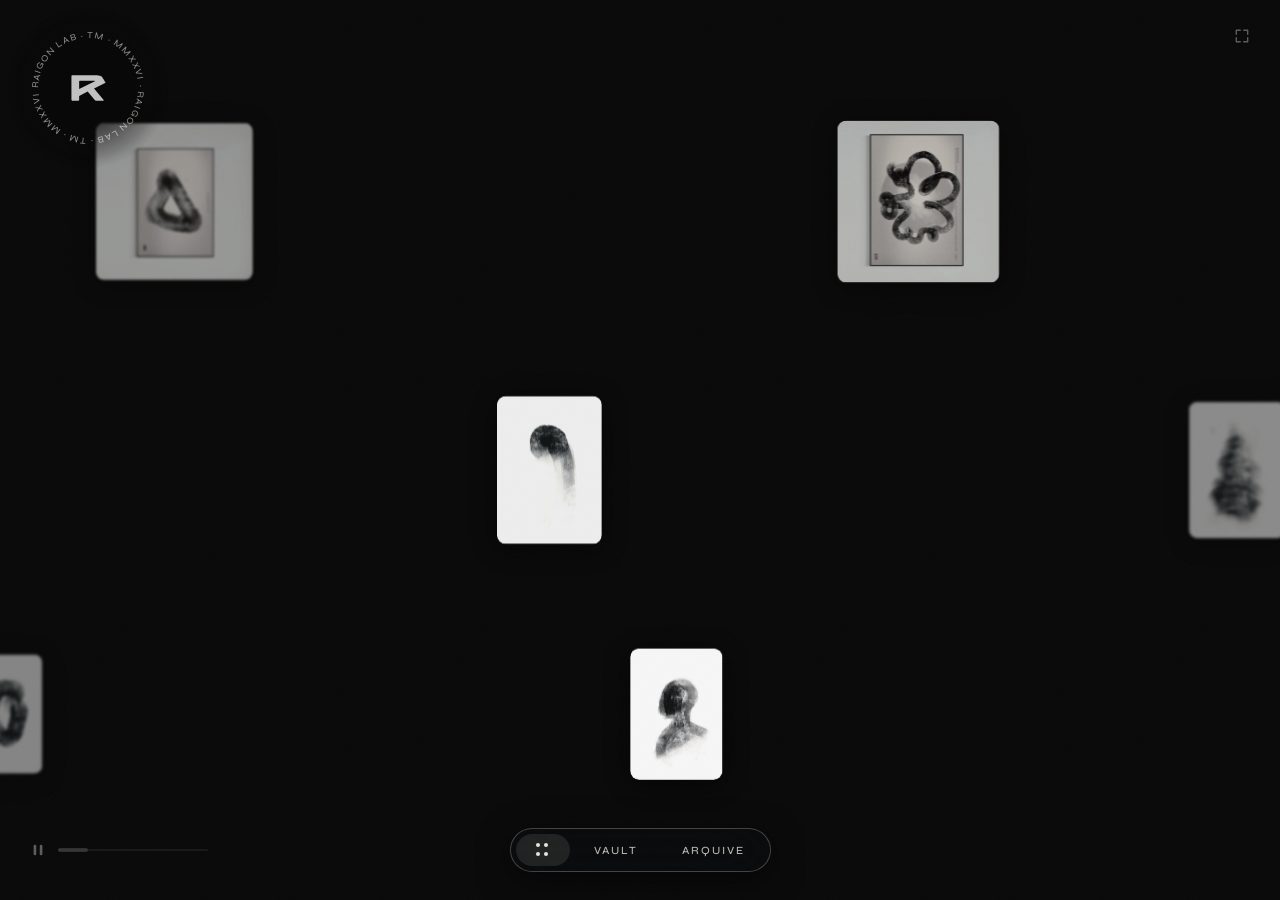
==== index.html @ 3956ec24 "Clean up index.html: remove inline onsubmit, unused IDs, add meta description" ====
<!DOCTYPE html>
<html lang="en">

<head>
  <meta charset="UTF-8">
  <meta name="viewport" content="width=device-width, initial-scale=1.0">
  <meta name="description" content="Raigon — digital art collections, exhibitions and works by Railson Viana. Based in Zürich.">
  <title>raigon-mmxi</title>
  <!-- Favicon -->
  <link rel="icon" type="image/svg+xml" href="./assets/images/favicon.svg">
  <link rel="icon" type="image/png" sizes="32x32" href="./assets/images/favicon-32.png">
  <link rel="apple-touch-icon" href="./assets/images/apple-touch-icon.png">
  <!-- Google Font -->
  <link
    href="https://fonts.googleapis.com/css2?family=Cormorant+Garamond:ital,wght@0,300;0,400;1,300;1,400&family=Syne:wght@400;500;700&display=swap"
    rel="stylesheet">
  <link rel="stylesheet" href="./assets/css/style.css">
</head>

<body>
  <!-- Global background layer — sits behind everything -->
  <div class="site-bg" aria-hidden="true"></div>

  <!-- Global fixed logo stamp — visible on all pages, acts as home button -->
  <a class="global-logo" href="#" aria-label="Go to Home">
    <div class="logo-ring-wrap">
      <svg class="logo-ring-svg" viewBox="0 0 260 260" xmlns="http://www.w3.org/2000/svg" aria-hidden="true">
        <defs>
          <path id="text-ring" d="M130,130 m-108,0 a108,108 0 1,1 216,0 a108,108 0 1,1 -216,0" />
        </defs>
        <text class="logo-ring-text">
          <textPath href="#text-ring">RAIGON LAB · TM · MMXXVI · RAIGON LAB · TM · MMXXVI · </textPath>
        </text>
      </svg>
      <div class="logo-icon-wrap">
        <svg class="logo-icon-svg" viewBox="0 0 1080 1080" xmlns="http://www.w3.org/2000/svg"
          aria-hidden="true">
          <defs>
            <clipPath id="logo-r-clip" clipPathUnits="objectBoundingBox">
              <path transform="scale(0.000925926)"
                d="M168.9,837.6h145.7c9.8,0,17.8-5.5,17.8-13.8v-98.5l199.6-101.2,171.6,203.2c5.3,6.3,13.9,10,23,10h153.4c18.1,0,48.6.7,18.1-29.9l-216.2-255.4,271-137.3h0s0,0,0,0l-31-51.6h0c-.3-.6-39.5-68.7-48-76.5,0,0,0,0,0,0-.2-.2-3.2-3.4-8.5-7.9-8.8-7.3-23.8-17.9-42.9-23.9-.8-.3-1.7-.6-2.6-.8,0,0-.2,0-.3,0-4-1.1-8.2-2-12.5-2.7,0,0,0,0,0,0-30.1-5.8-65-8.8-104.9-8.8H168.9c-9.8,0-17.8,6.8-17.8,15.1v560.7c0,8.4,8,19.4,17.8,19.4ZM332.5,382c0-8.4,8-15.1,17.8-15.1h317c32.9-.5,47.7,8.4,47.7,8.4l-382.5,186.8v-180.1Z" />
            </clipPath>
          </defs>
          <path
            d="M168.9,837.6h145.7c9.8,0,17.8-5.5,17.8-13.8v-98.5l199.6-101.2,171.6,203.2c5.3,6.3,13.9,10,23,10h153.4c18.1,0,48.6.7,18.1-29.9l-216.2-255.4,271-137.3h0s0,0,0,0l-31-51.6h0c-.3-.6-39.5-68.7-48-76.5,0,0,0,0,0,0-.2-.2-3.2-3.4-8.5-7.9-8.8-7.3-23.8-17.9-42.9-23.9-.8-.3-1.7-.6-2.6-.8,0,0-.2,0-.3,0-4-1.1-8.2-2-12.5-2.7,0,0,0,0,0,0-30.1-5.8-65-8.8-104.9-8.8H168.9c-9.8,0-17.8,6.8-17.8,15.1v560.7c0,8.4,8,19.4,17.8,19.4ZM332.5,382c0-8.4,8-15.1,17.8-15.1h317c32.9-.5,47.7,8.4,47.7,8.4l-382.5,186.8v-180.1Z" />
        </svg>
        <div class="logo-glass-r" aria-hidden="true"></div>
      </div>
    </div>
  </a>

  <!-- ============================================================
    HOME SECTION
    Parallax gallery with animated logo and floating artwork cards
  ============================================================ -->

  <div class="page active" id="home">

    <!-- Gallery scene — parallax layers and artwork cards injected by script.js -->
    <div class="home-scene">
      <div class="home-center-mark" aria-hidden="true"></div>
      <div class="home-vignette" aria-hidden="true"></div>
    </div>
    <!-- End gallery scene -->

  </div>
  <!-- End home section -->

  <!-- ============================================================
    VAULT SECTION
  ============================================================ -->
  <div class="page" id="vault">

    <div class="vault-scene">

      <div class="vault-title-overlay">
        <span>Collections</span>
      </div>

      <div class="vault-symbols">

        <!-- Collection 1: Digital Charcoal -->
        <button class="collection-card" type="button" data-collection="digital-charcoal" aria-label="Open Digital Charcoal collection">
          <span class="collection-card-frame">
            <img class="collection-card-img" src="assets/images/hero/digital-charcoal-00011.jpg" alt="Digital Charcoal">
          </span>
          <span class="collection-card-footer">
            <span class="collection-card-meta">
              <span class="collection-card-title">Digital charcoal</span>
              <span class="collection-card-line">About simulacra</span>
              <span class="collection-card-line">free to vist.</span>
            </span>
            <span class="collection-card-open">open</span>
          </span>
        </button>

        <!-- Collection 2: Accord -->
        <button class="collection-card" type="button" data-collection="accord" aria-label="Open Accord collection">
          <span class="collection-card-frame">
            <img class="collection-card-img" src="assets/images/accord/accord-00001.jpg" alt="Accord">
          </span>
          <span class="collection-card-footer">
            <span class="collection-card-meta">
              <span class="collection-card-title">Accord</span>
              <span class="collection-card-line">About resonance</span>
              <span class="collection-card-line">by invitation.</span>
            </span>
            <span class="collection-card-open">open</span>
          </span>
        </button>

        <!-- Coming soon — placeholder, not yet a collection -->
        <div class="collection-card collection-card--soon">
          <div class="collection-card-frame">
            <img class="collection-card-img" src="assets/images/hero/coming-soon-placeholder.jpg" alt="Coming Soon">
          </div>
          <div class="collection-card-footer">
            <div class="collection-card-meta">
              <div class="collection-card-title">Coming soon</div>
              <span class="collection-card-line">About arrival</span>
              <span class="collection-card-line">jan 2027.</span>
            </div>
            <button type="button" class="collection-card-open collection-card-soon-copy">copy</button>
          </div>
        </div>

      </div>

      <div class="scroll-bar" id="vault-scroll-bar">
        <div class="scroll-thumb"></div>
      </div>

      <div class="vault-feedback" id="vault-feedback"></div>

    </div>
  </div>
  <!-- End vault section -->

  <!-- Accord access gate -->
  <div class="access-gate" id="access-gate" aria-hidden="true" inert role="dialog" aria-modal="true" aria-label="Accord access">
    <div class="access-gate-box">
      <button class="access-gate-close" type="button" id="access-gate-close" aria-label="Close">&#x2715;</button>
      <div class="access-gate-label">By invitation only</div>
      <div class="access-gate-title">Accord</div>

      <div class="access-gate-input-state" id="access-gate-input-state">
        <input class="access-gate-input" id="access-gate-input" type="text" placeholder="enter your access code" maxlength="20" autocomplete="off" spellcheck="false">
        <div class="access-gate-error" id="access-gate-error" aria-live="polite"></div>
        <button class="access-gate-submit" type="button" id="access-gate-submit">enter</button>
      </div>

      <div class="access-gate-success" id="access-gate-success" aria-hidden="true">
        <p class="access-gate-msg">As above, so below.<br>As within, so without.</p>
        <p class="access-gate-msg">Welcome!</p>
        <button class="access-gate-enter" type="button" id="access-gate-enter">Enter the collection</button>
      </div>
    </div>
  </div>

  <!-- ============================================================
    ARQUIVE SECTION
    Vertical stack: bio · next event · contact, plus a footer line
  ============================================================ -->
  <div class="page" id="arquive">
    <div class="arquive-wrap">

      <!-- Card stack -->
      <div class="arquive-stack">

        <!-- Bio -->
        <div class="arquive-card arquive-card--bio" id="bio-card">
          <button class="bio-card-close" type="button" id="bio-card-close" aria-label="Close">&#x2715;</button>
          <div class="arquive-card-body">
            <div class="arquive-card-title">Bio</div>
            <div class="arquive-card-subtitle">Artist · Tattooist · Designer · Zürich</div>
            <p class="bio-text">
              He develops work at the intersection of art, form, and digital systems.
              His practice explores structure, rhythm, and visual language through
              abstraction and continuous flow, treating the body as a canvas for
              conceptual composition.
            </p>
            <div class="bio-text-extra" id="bio-text-extra">
              <p class="bio-text">
                Based in Zürich, his work spans digital drawing, tattooing, and visual
                design — each discipline feeding into a singular pursuit of form.
                Collections are built through long cycles of observation, reduction,
                and mark-making that seek precision without losing breath.
              </p>
              <div class="bio-modal-links">
                <a href="https://instagram.com/raigon.art" target="_blank" rel="noopener noreferrer" class="social-link">@raigon.art</a>
                <a href="https://youtube.com/" target="_blank" rel="noopener noreferrer" class="social-link">Youtube</a>
              </div>
            </div>
            <button class="arquive-pill-btn" type="button" id="bio-open-btn" aria-expanded="false">More</button>
          </div>
          <div class="arquive-card-photo">
            <img src="assets/images/rai-profile.jpg" alt="Railson Viana" class="bio-photo-img">
          </div>
        </div>

        <!-- Next Event — block populated by loadEvents() in script.js -->
        <div class="arquive-card arquive-card--events">
          <div class="arquive-card-title">Events</div>
          <div id="events-list"></div>
        </div>

        <!-- Let's Talk -->
        <div class="arquive-card arquive-card--contact">
          <div class="arquive-card-title">Let's Talk</div>
          <form class="contact-form" action="">
            <input class="cf-input" type="text" id="cf-name" name="name" placeholder="Your name" autocomplete="name" aria-label="Name">
            <input class="cf-input" type="email" id="cf-email" name="email" placeholder="your@email.com" autocomplete="email" aria-label="Email">
            <textarea class="cf-input cf-textarea" id="cf-message" name="message" placeholder="Message" aria-label="Message"></textarea>
            <button class="arquive-pill-btn" type="submit">Send</button>
          </form>
        </div>

      </div>
      <!-- End card stack -->

      <!-- Footer: brand, contact details, Instagram -->
      <div class="arquive-footer">
        <div class="arquive-footer-info">
          <div class="arquive-footer-brand">RAIGON LAB TM 2026</div>
          <div>create@raigonlab.com</div>
          <div>+41 79 635 43 99</div>
          <div>Zürich - Switzerland</div>
        </div>
        <a href="https://instagram.com/raigon.art" target="_blank" rel="noopener noreferrer" class="arquive-footer-instagram" aria-label="Instagram">
          <svg width="20" height="20" viewBox="0 0 24 24" fill="none" stroke="currentColor" stroke-width="1.5" stroke-linecap="round" stroke-linejoin="round" aria-hidden="true">
            <rect x="2" y="2" width="20" height="20" rx="5"/>
            <circle cx="12" cy="12" r="4"/>
            <circle cx="17.5" cy="6.5" r="0.5" fill="currentColor"/>
          </svg>
        </a>
      </div>

    </div>

  </div>
  <!-- End arquive section -->

  <!-- ============================================================
    BOTTOM NAVIGATION
    Persistent pill bar for switching between sections
  ============================================================ -->
  <nav aria-label="Main navigation">
    <div class="nav-pills">
      <button class="pill active" type="button" data-page="home" aria-label="Go to Home">
        <span class="pill-dots" aria-hidden="true">
          <span></span><span></span><span></span><span></span>
        </span>
      </button>
      <button class="pill" type="button" data-page="vault" aria-label="Go to Vault">VAULT</button>
      <button class="pill" type="button" data-page="arquive" aria-label="Go to Arquive">ARQUIVE</button>
    </div>
  </nav>
  <!-- End navigation -->

  <!-- Contact form success overlay — user dismisses it via the × button -->
  <div class="contact-success-overlay" id="contact-success-overlay" aria-hidden="true" inert>
    <div class="contact-success-panel" role="dialog" aria-modal="true" aria-label="Message sent">
      <button class="contact-success-close" type="button" id="contact-success-close" aria-label="Close">&#x2715;</button>
      <div class="contact-success-line"></div>
      <div class="contact-success-title">Thank you.</div>
      <p class="contact-success-message">Your message has been received.<br>We'll be in touch with you shortly.</p>
    </div>
  </div>

  <!-- Artwork modal overlay — content populated by script.js -->
  <div class="artwork-modal" id="artwork-modal" aria-hidden="true" inert>
    <button class="modal-close" type="button" id="modal-close" aria-label="Close">&#x2715;</button>
    <button class="modal-chevron modal-chevron--left" type="button" id="modal-prev" aria-label="Previous artwork">&#8249;</button>

    <img class="modal-image" id="modal-image" src="[data-uri]" alt="">
    <div class="modal-counter-img" id="modal-counter-img" aria-hidden="true"></div>

    <div class="modal-side" id="modal-side">
      <div class="modal-panels">

        <div class="modal-info-panel">
          <div class="modal-meta">
            <span id="modal-series"></span>
            <span class="modal-meta-sep" id="modal-meta-sep">·</span>
            <span id="modal-year"></span>
          </div>
          <div class="modal-title" id="modal-title"></div>
          <div class="modal-divider"></div>
          <div class="modal-description" id="modal-description"></div>
          <div class="modal-counter" id="modal-counter"></div>
          <button class="modal-inquire-link" type="button" id="modal-inquire-link">Inquire</button>
        </div>

        <div class="modal-inquire-panel">
          <button class="modal-inquire-back" type="button" id="modal-inquire-back">&#8592; back</button>
          <div class="modal-inquire-heading">Inquire</div>
          <div class="modal-inquire-artwork-name" id="modal-inquire-name"></div>
          <form class="modal-inquire-form" id="modal-inquire-form">
            <div class="modal-inquire-field">
              <label class="modal-inquire-label" for="inquire-name-input">Name</label>
              <input class="modal-inquire-input" id="inquire-name-input" type="text" placeholder="Your name">
            </div>
            <div class="modal-inquire-field">
              <label class="modal-inquire-label" for="inquire-email-input">Email</label>
              <input class="modal-inquire-input" id="inquire-email-input" type="email" placeholder="your@email.com">
            </div>
            <div class="modal-inquire-field">
              <label class="modal-inquire-label" for="inquire-message-input">Message</label>
              <textarea class="modal-inquire-textarea" id="inquire-message-input" rows="5"></textarea>
            </div>
            <button class="modal-inquire-submit" type="submit">Send inquiry</button>
          </form>

          <!-- Success state — replaces form content after submission -->
          <div class="modal-inquire-success" id="modal-inquire-success" aria-hidden="true">
            <div class="modal-inquire-success-label">Inquiry sent</div>
            <div class="modal-inquire-success-title">Thank you.</div>
            <p class="modal-inquire-success-text">We'll be in touch<br>with you shortly.</p>
          </div>
        </div>

      </div>
    </div>

    <button class="modal-chevron modal-chevron--right" type="button" id="modal-next" aria-label="Next artwork">&#8250;</button>
  </div>
  <!-- End artwork modal -->

  <!-- ============================================================
    TEMPLATES
    HTML skeletons cloned at runtime by script.js — never rendered directly.
  ============================================================ -->

  <!-- Event block — cloned once for the next event by loadEvents() -->
  <template id="event-block-tpl">
    <div class="event-block">
      <div class="event-block-info">
        <div class="event-title"></div>
        <div class="event-meta"></div>
      </div>
      <button type="button" class="event-copy-btn">copy</button>
    </div>
  </template>

  <!-- Events loading state -->
  <template id="events-loading-tpl">
    <div class="events-loading">loading...</div>
  </template>

  <!-- Events error state -->
  <template id="events-error-tpl">
    <div class="events-error">Unable to load events. Please try again later.</div>
  </template>

  <script src="./data/artworks.js"></script>
  <script src="./data/collections.js"></script>
  <script src="./assets/js/script.js"></script>
</body>

</html>
---- assets/css/style.css ----
/* ============================================================
   style.css — raigon-mmxi
   Main stylesheet. All visual styles live here.
   Sections: Reset → Variables → Base → Nav → Home →
             Gallery → Modal → Vault → Arquive → Utilities
============================================================ */


/* ── GLOBAL DRIFTING BACKGROUND ── */
.site-bg {
  position: fixed;
  inset: 0;
  z-index: -1;
  overflow: hidden;
  pointer-events: none;
  background: #0a0a0a;
}

.site-bg-img {
  position: absolute;
  top: 50%;
  left: 50%;
  width: 110%;
  height: 110%;
  object-fit: cover;
  transform: translate(-50%, -50%) scale(1);
  opacity: 0.75;
  animation: bgDrift 55s ease-in-out infinite;
}

/* Desktop shows high-res landscape, mobile shows vertical texture */
.site-bg-img--mobile { display: none; }
.site-bg-img--desktop { display: block; }

@media (max-width: 768px) {
  .site-bg-img--desktop { display: none; }
  .site-bg-img--mobile  { display: block; }
}

@keyframes bgDrift {
  0%   { transform: translate(-50%, -50%) scale(1.0)  translate(0%,   0%);   }
  20%  { transform: translate(-50%, -50%) scale(1.06) translate(-6%,  -3%);  }
  40%  { transform: translate(-50%, -50%) scale(1.04) translate(4%,   -5%);  }
  60%  { transform: translate(-50%, -50%) scale(1.08) translate(6%,   2%);   }
  80%  { transform: translate(-50%, -50%) scale(1.03) translate(-3%,  5%);   }
  100% { transform: translate(-50%, -50%) scale(1.0)  translate(0%,   0%);   }
}

/* ── RESET ── */
*, *::before, *::after {
  margin: 0;
  padding: 0;
  box-sizing: border-box;
}

button, input, select, textarea { font: inherit; color: inherit; }
button { background: none; border: none; padding: 0; cursor: pointer; }

 
/* ── CSS CUSTOM PROPERTIES (design tokens) ── */
:root {
    --bg:         #0a0907;
    --surface:    #1c1916;
    --border:     rgba(196, 98, 45, 0.18);
    --text:       #e8e4dc;
    --muted:      rgba(232, 228, 220, 0.4);
    --accent:     #c4622d;
    --blue-mid:   #1a2a3a;
    --green:      #4a7c6a;
  }

  /* ── BASE ── */
html,
body {
  height: 100%;
  background: transparent;
  color: var(--text);
  font-family: 'Syne', sans-serif;
  overflow: hidden;
}

/* Custom scrollbar — thin and minimal */
::-webkit-scrollbar        { width: 2px; }
::-webkit-scrollbar-track  { background: transparent; }
::-webkit-scrollbar-thumb  { background: var(--border); border-radius: 2px; }

/* Film grain overlay — subtle texture on all pages */
body::after {
    content: '';
    position: fixed;
    inset: 0;
    pointer-events: none;
    z-index: 9999;
    opacity: 0.02;
    background-image: url("data:image/svg+xml,%3Csvg viewBox='0 0 256 256' xmlns='http://www.w3.org/2000/svg'%3E%3Cfilter id='n'%3E%3CfeTurbulence type='fractalNoise' baseFrequency='0.9' numOctaves='4' stitchTiles='stitch'/%3E%3C/filter%3E%3Crect width='100%25' height='100%25' filter='url(%23n)'/%3E%3C/svg%3E");
    background-size: 180px;
}

/* ── PAGE TRANSITIONS ── */
/* Each section is stacked full-screen; JS toggles .active to show/hide */
.page {
    position: fixed;
    inset: 0;
    opacity: 0;
    pointer-events: none;
    transition: opacity 0.6s ease;
    overflow-y: auto;
    overflow-x: hidden;
    padding-bottom: 100px;
  }
   
  .page.active {
    opacity: 1;
    pointer-events: all;
  }

  /* ============================================================
   NAVIGATION — bottom pill bar
============================================================ */
 
nav {
    position: fixed;
    bottom: 0;
    left: 0;
    right: 0;
    z-index: 100;
    display: flex;
    flex-direction: column;
    align-items: center;
    padding-bottom: 28px;
    pointer-events: none;
  }
   
  .nav-arrow {
    font-size: 11px;
    color: var(--muted);
    margin-bottom: 8px;
    letter-spacing: 2px;
    opacity: 0.5;
  }

  /* Frosted glass pill container */
.nav-pills {
    display: flex;
    gap: 4px;
    background: rgba(13, 21, 32, 0.18);
    backdrop-filter: blur(24px);
    -webkit-backdrop-filter: blur(50px);
    border: 1px solid rgba(255, 255, 255, 0.233);
    border-radius: 100px;
    padding: 5px;
    pointer-events: all;
    box-shadow: 0 8px 32px rgba(0, 0, 0, 0.5);
  }

  /* Individual navigation pill button */
.pill {
    display: flex;
    align-items: center;
    justify-content: center;
    gap: 6px;
    padding: 9px 20px;
    border-radius: 100px;
    border: none;
    background: transparent;
    color: rgba(232, 228, 220, 0.8);
    font-family: 'Syne', sans-serif;
    font-size: 11px;
    font-weight: 500;
    letter-spacing: 2px;
    text-transform: uppercase;
    cursor: pointer;
    transition: all 0.3s ease;
    -webkit-tap-highlight-color: transparent;
    outline: none;
  }

  /* Active and hover states for navigation pills */
.pill:hover { color: var(--text); }
.pill.active { color: var(--text); }

/* Active state colour per section */
.pill[data-page="home"].active    { background: rgba(232, 228, 220, 0.1); }
.pill[data-page="vault"].active   { background: rgba(74, 124, 106, 0.25); color: #7ecbb5; }
.pill[data-page="arquive"].active { background: rgba(26, 42, 58, 0.6);    color: #7aa8d0; }


/* Four-dot grid icon inside the Home pill */
.pill-dots {
    display: grid;
    grid-template-columns: 1fr 1fr;
    gap: 3px;
    width: 14px;
    height: 14px;
  }
   
  .pill-dots span {
    width: 4px;
    height: 4px;
    border-radius: 50%;
    background: currentColor;
    display: block;
  }

  /* ============================================================
   HOME SECTION
============================================================ */
 
#home {
    background: transparent;
    overflow: hidden;
  }

  /* Header bar: logo left, year right */
.home-header {
    padding: 44px 28px 16px;
    display: flex;
    justify-content: space-between;
    align-items: center;
  }

  /* Fixed global logo stamp — visible on all pages */
.global-logo {
    position: fixed;
    top: 28px;
    left: 28px;
    z-index: 10000;
    opacity: 0.75;
    cursor: pointer;
    text-decoration: none;
    transition: opacity 0.2s ease;
  }
  .global-logo:hover, .global-logo:active { opacity: 1; }

.global-logo::before {
    content: '';
    position: absolute;
    inset: -20px;
    background: radial-gradient(circle, rgba(8, 8, 8, 0.74) 36%, rgba(8, 8, 8, 0.32) 56%, transparent 72%);
    backdrop-filter: blur(24px);
    -webkit-backdrop-filter: blur(24px);
    mask-image: radial-gradient(circle, black 60%, transparent 90%);
    -webkit-mask-image: radial-gradient(circle, black 60%, transparent 90%);
    z-index: -1;
  }

  /* Square wrapper that holds both the rotating ring and the centre icon */
.logo-ring-wrap {
    position: relative;
    width: 120px;
    height: 120px;
    flex-shrink: 0;
  }

  /* Rotating SVG ring — animation defined in @keyframes rotateSlow */
.logo-ring-svg {
    position: absolute;
    inset: 0;
    animation: rotateSlow 18s linear infinite;
  }

  /* Text styling applied inside the SVG (SVG presentation attributes moved to CSS) */
.logo-ring-text {
    fill: rgba(232, 228, 220, 0.75);
    font-family: 'Syne', sans-serif;
    font-size: 20px;
    font-weight: 500;
    letter-spacing: 2.5px;
  }

  /* Centred wrapper for the icon SVG */
.logo-icon-wrap {
    position: absolute;
    inset: 0;
    display: flex;
    align-items: center;
    justify-content: center;
  }

  /* The R lettermark icon */
.logo-icon-svg {
    width: 46px;
    height: 46px;
    fill: #ffffff;
    transform: none;
  }

  /* Glassmorphism overlay clipped to the R shape itself — only used
     on mobile, where the rotating ring/halo is removed. */
.logo-glass-r {
    display: none;
  }

  /* Year label — top right of header */
.home-year {
    font-size: 11px;
    color: var(--muted);
    letter-spacing: 2px;
  }

  /* Gallery canvas area — parallax layers injected here by script.js */
.home-scene {
    position: relative;
    width: 100%;
    height: calc(100dvh - 60px);
    overflow: hidden;
    cursor: grab;
  }
   
  .home-scene:active { cursor: grabbing; }

  /* Left/right edge vignette — depth-of-field lens blur */
.home-vignette {
    position: absolute;
    inset: 0;
    z-index: 5;
    pointer-events: none;
  }

.home-vignette::before,
.home-vignette::after {
    content: '';
    position: absolute;
    top: 0;
    bottom: 0;
    width: 18%;
  }

.home-vignette::before {
    left: 0;
    background: linear-gradient(to right, var(--bg) 0%, transparent 100%);
  }

.home-vignette::after {
    right: 0;
    background: linear-gradient(to left, var(--bg) 0%, transparent 100%);
  }

  /* Subtle accent dot at the centre of the scene */
.home-center-mark {
    position: absolute;
    width: 4px;
    height: 4px;
    border-radius: 50%;
    background: var(--accent);
    opacity: 0.2;
    top: 50%;
    left: 50%;
    transform: translate(-50%, -50%);
    box-shadow: 0 0 40px 15px rgba(196, 98, 45, 0.06);
  }
   
  /* Placeholder floating artwork tiles (shown before JS loads real images) */
.artwork-float {
    position: absolute;
    border-radius: 2px;
    overflow: hidden;
    cursor: pointer;
    transition: opacity 0.4s ease;
  }
   
  .artwork-float:hover {
    transform: translateY(-6px) scale(1.03) !important;
  }
  
  /* Inset border overlay on each placeholder tile */
.artwork-float::before {
    content: '';
    position: absolute;
    inset: 0;
    border: 1px solid rgba(255, 255, 255, 0.07);
    z-index: 2;
    pointer-events: none;
    border-radius: 2px;
  }

  .art-placeholder {
    width: 100%;
    height: 100%;
    position: relative;
    overflow: hidden;
  }

  /* Individual placeholder sizes and positions */
.float-1 { width: 110px; height: 140px; top: 8%;    left: 5%;    animation: fl1 7s   ease-in-out infinite; }
.float-2 { width: 85px;  height: 110px; top: 5%;    left: 35%;   animation: fl2 9s   ease-in-out infinite; }
.float-3 { width: 130px; height: 100px; top: 3%;    right: 8%;   animation: fl3 8s   ease-in-out infinite; }
.float-4 { width: 95px;  height: 120px; top: 38%;   left: 2%;    animation: fl1 11s  ease-in-out infinite reverse; }
.float-5 { width: 150px; height: 120px; top: 30%;   left: 28%;   animation: fl2 10s  ease-in-out infinite; }
.float-6 { width: 80px;  height: 105px; top: 35%;   right: 3%;   animation: fl3 8.5s ease-in-out infinite; }
.float-7 { width: 100px; height: 130px; bottom: 15%; left: 12%;  animation: fl1 9s   ease-in-out infinite; }
.float-8 { width: 120px; height: 90px;  bottom: 12%; right: 15%; animation: fl2 7.5s ease-in-out infinite reverse; }

/* Placeholder background gradients — warm tones to suggest artwork */
.ap-1 { background: linear-gradient(135deg, #1a1a18, #2d2820, #1a1714); }
.ap-1::after { content: ''; position: absolute; inset: 0; background: radial-gradient(ellipse at 40% 60%, rgba(180,140,80,.3), transparent 60%); }
 
.ap-2 { background: linear-gradient(160deg, #0f1a1a, #1a2d2a, #0a1210); }
.ap-2::after { content: ''; position: absolute; inset: 0; background: radial-gradient(circle at 60% 40%, rgba(80,160,140,.2), transparent 55%); }
 
.ap-3 { background: linear-gradient(110deg, #1a1218, #2a1a22, #120e14); }
.ap-3::after { content: ''; position: absolute; inset: 0; background: radial-gradient(ellipse at 50% 50%, rgba(180,100,140,.25), transparent 60%); }
 
.ap-4 { background: linear-gradient(170deg, #181410, #2a2218, #161210); }
.ap-4::after { content: ''; position: absolute; inset: 0; background: radial-gradient(circle at 30% 70%, rgba(200,160,80,.2), transparent 50%); }
 
.ap-5 { background: linear-gradient(140deg, #0e0e1a, #181828, #0a0a12); }
.ap-5::after { content: ''; position: absolute; inset: 0; background: radial-gradient(ellipse at 65% 35%, rgba(100,100,220,.2), transparent 55%); }
 
.ap-6 { background: linear-gradient(120deg, #1a1410, #281e14, #141008); }
.ap-6::after { content: ''; position: absolute; inset: 0; background: radial-gradient(circle at 45% 55%, rgba(220,170,90,.2), transparent 55%); }
 
.ap-7 { background: linear-gradient(155deg, #100e18, #1c1828, #0c0a10); }
.ap-7::after { content: ''; position: absolute; inset: 0; background: radial-gradient(ellipse at 55% 45%, rgba(140,110,200,.22), transparent 58%); }
 
.ap-8 { background: linear-gradient(125deg, #101614, #182420, #0c1210); }
.ap-8::after { content: ''; position: absolute; inset: 0; background: radial-gradient(circle at 40% 60%, rgba(90,180,150,.2), transparent 55%); }

/* ============================================================
   GALLERY — parallax layers (injected by script.js)
============================================================ */
 
/* Each row of artwork cards */
.layer {
    position: absolute;
    display: flex;
    align-items: center;
    gap: 593px;
    padding: 0 100px;
    will-change: transform;
  }
   
  .layer-1 { top: 15%;  height: 18%; }
  .layer-2 { top: 48%; height: 16%; }
  .layer-3 { top: 78%; height: 14%; }

  /* Individual artwork card */
.artwork-card {
    flex-shrink: 0;
    border-radius: 8px;
    overflow: hidden;
    cursor: pointer;
    box-shadow: 0 4px 24px rgba(0, 0, 0, 0.6);
    height: 100%;
    transition: transform 0.35s ease, opacity 0.35s ease, filter 0.35s ease, box-shadow 0.35s ease;
  }

  /* Hover state — overrides the JS-applied blur/opacity/scale */
.artwork-card:hover {
    opacity: 1 !important;
    filter: blur(0px) !important;
    transform: scale(1.3) !important;
    box-shadow: 0 12px 48px rgba(180, 110, 40, 0.3) !important;
    z-index: 20 !important;
  }
   
  .artwork-card img {
    height: 100%;
    width: auto;
    display: block;
    border-radius: 8px;
    pointer-events: none;
  }

  /* Drag-to-scroll hint label */
.scroll-hint {
    position: absolute;
    bottom: 25px;
    left: 50%;
    transform: translateX(-50%);
    font-family: 'Syne', sans-serif;
    font-size: 10px;
    letter-spacing: 2px;
    text-transform: uppercase;
    color: rgba(91, 90, 87, 0.8);
    pointer-events: none;
    opacity: 0;
    animation: hintFade 9s ease 1s forwards;
  }

  /* Scroll position indicator bar — draggable, pushes the gallery when scrubbed */
.scroll-bar {
    position: absolute;
    bottom: 18px;
    left: 50%;
    transform: translateX(-50%);
    width: 150px;
    height: 2px;
    background: rgba(232, 228, 220, 0.1);
    border-radius: 4px;
    cursor: grab;
    touch-action: none;
  }

  /* Enlarged invisible hit area so the thin bar stays easy to grab — extends
     upward only, so it doesn't intrude into the fixed nav bar below it */
.scroll-bar::before {
    content: '';
    position: absolute;
    inset: -20px 0 -2px 0;
  }

.scroll-bar--dragging {
    cursor: grabbing;
  }

  /* Moving thumb inside the scroll bar */
.scroll-thumb {
    position: absolute;
    top: -1px;
    left: 0;
    width: 30px;
    height: 4px;
    background: rgba(111, 110, 110, 0.55);
    border-radius: 2px;
    transition: background 0.2s ease;
  }

.scroll-bar--dragging .scroll-thumb {
    background: rgba(80, 80, 79, 0.85);
  }

  /* Play/pause toggle for the auto-scroll, anchored left of the scroll bar */
.scroll-playpause {
    position: absolute;
    bottom: 42px;
    left: 28px;
    width: 20px;
    height: 16px;
    display: flex;
    align-items: center;
    justify-content: center;
    background: none;
    border: none;
    padding: 0;
    color: rgba(232, 228, 220, 0.55);
    cursor: pointer;
    opacity: 0.7;
    transition: color 0.2s ease, opacity 0.2s ease;
  }

.scroll-playpause:hover {
    color: rgba(232, 228, 220, 0.85);
  }

.fs-btn {
  position: absolute;
  top: 28px;
  right: 28px;
  width: 20px;
  height: 16px;
  display: flex;
  align-items: center;
  justify-content: center;
  background: none;
  border: none;
  padding: 0;
  color: rgba(232, 228, 220, 0.55);
  cursor: pointer;
  opacity: 0.7;
  transition: color 0.2s ease, opacity 0.2s ease;
}

.fs-btn:hover {
  color: rgba(232, 228, 220, 0.85);
  opacity: 1;
}

.collection-overlay .fs-btn {
  z-index: 2;
}

  /* Home gallery's bar sits left of center, beside the play/pause button.
     It's appended to #home (not .home-scene) so bottom is measured
     against the full page box and can align with the nav bar's middle
     without being clipped by the scene's overflow. */
.scroll-bar.home-scroll-bar {
    left: 58px;
    bottom: 49px;
    transform: none;
    opacity: 0.7;
    transition: opacity 0.2s ease;
  }

  /* Dim the home gallery's controls until hovered, focused, or dragged —
     also applies to the collection overlay's matching controls */
.scroll-playpause:hover,
.scroll-playpause:active,
.scroll-bar.home-scroll-bar:hover,
.scroll-bar.home-scroll-bar:active,
.scroll-bar.home-scroll-bar.scroll-bar--dragging,
.scroll-bar.collection-overlay-scrollbar:hover,
.scroll-bar.collection-overlay-scrollbar:active,
.scroll-bar.collection-overlay-scrollbar.scroll-bar--dragging {
    opacity: 1;
  }

  /* ============================================================
   MODAL — full-screen artwork viewer
============================================================ */
 
/* Modal backdrop — structure lives in index.html, toggled by script.js */
.artwork-modal {
    position: fixed;
    inset: 0;
    z-index: 9999;
    background: rgba(4, 3, 10, 0.5);
    backdrop-filter: blur(20px);
    -webkit-backdrop-filter: blur(20px);
    display: flex;
    align-items: center;
    justify-content: center;
    gap: 48px;
    padding: 60px 60px 100px;
    opacity: 0;
    pointer-events: none;
    transition: opacity 0.4s ease;
  }
  .artwork-modal.open {
    opacity: 1;
    pointer-events: auto;
  }

  /* Close button — top-right corner */
.modal-close {
    position: absolute;
    top: 28px;
    right: 40px;
    background: none;
    border: none;
    color: rgba(232, 228, 220, 1);
    font-size: 15px;
    cursor: pointer;
    padding: 8px;
    transition: color 0.2s ease;
    z-index: 10;
  }
  .modal-close:hover { color: rgba(232, 228, 220, 0.65); }

  /* Edge chevron navigation */
.modal-chevron {
    position: absolute;
    top: 50%;
    transform: translateY(-50%);
    background: none;
    border: none;
    color: rgba(232, 228, 220, 1);
    font-size: 38px;
    cursor: pointer;
    padding: 20px 14px;
    transition: color 0.2s ease;
    z-index: 10;
    line-height: 1;
  }
  .modal-chevron:hover { color: rgba(232, 228, 220, 0.6); }
  .modal-chevron--left  { left: 16px; }
  .modal-chevron--right { right: 16px; }

  /* Artwork image inside the modal */
.modal-image {
    max-width: 45vw;
    max-height: 70vh;
    object-fit: contain;
    border-radius: 10px;
    transform: scale(0.94);
    transition: transform 0.5s ease;
    box-shadow: 0 20px 60px rgba(0, 0, 0, 0.8);
    flex-shrink: 0;
  }
  .artwork-modal.open .modal-image {
    transform: scale(1);
  }


  /* Image counter — hidden on desktop, shown on mobile below the image */
.modal-counter-img { display: none; }

  /* Side panel container — clips the sliding panels */
.modal-side {
    width: 220px;
    flex-shrink: 0;
    overflow: hidden;
    align-self: center;
  }

  /* Horizontal slider — both panels side by side */
.modal-panels {
    display: flex;
    transition: transform 0.45s cubic-bezier(0.4, 0, 0.2, 1);
  }
  .modal-side.inquire-open .modal-panels {
    transform: translateX(-220px);
  }

  /* Info panel */
.modal-info-panel {
    width: 220px;
    flex-shrink: 0;
    display: flex;
    flex-direction: column;
    justify-content: center;
    font-family: 'Syne', sans-serif;
    padding-top: 6px
  }

  /* Inquire panel */
.modal-inquire-panel {
    width: 220px;
    flex-shrink: 0;
    display: flex;
    flex-direction: column;
    justify-content: center;
    font-family: 'Syne', sans-serif;
  }

  .modal-meta {
    display: flex;
    align-items: center;
    gap: 8px;
    font-size: 11px;
    font-weight:500;
    letter-spacing: 3px;
    text-transform: uppercase;
    color: rgba(232, 228, 220, 0.8);
    margin-bottom: 12px;
  }

  .modal-meta-sep {
    opacity: 0.4;
    letter-spacing: 0;
  }

  .modal-title {
    font-family: 'Cormorant Garamond', serif;
    font-size: 28px;
    font-style: italic;
    font-weight: 300;
    color: rgba(232, 228, 220, 0.95);
    margin-bottom: 8px;
    line-height: 1.2;
  }

  .modal-year {
    font-size: 11px;
    letter-spacing: 3px;
    color: rgba(196, 98, 45, 0.65);
  }

  .modal-divider {
    width: 32px;
    height: 1px;
    background: rgba(196, 98, 45, 0.8);
    margin-bottom: 24px;
  }

  .modal-description {
    font-size: 14px;
    font-weight: 300;
    line-height: 1.7;
    color: rgba(232, 228, 220, 0.8);
    font-style: italic;
  }

  .modal-counter {
    margin-top: 32px;
    font-size: 11px;
    letter-spacing: 2px;
    color: rgba(232, 228, 220, 0.8);
    text-transform: uppercase;
  }

  /* Inquire link below description */
.modal-inquire-link {
    margin-top: 28px;
    font-size: 11px;
    letter-spacing: 3px;
    text-transform: uppercase;
    color: rgba(232, 228, 220, 0.6);
    cursor: pointer;
    background: none;
    border: 1px solid rgba(232, 228, 220, 0.2);
    border-radius: 100px;
    padding: 10px 0;
    width: 100%;
    transition: color 0.2s ease, border-color 0.2s ease;
    text-align: center;
  }
  .modal-inquire-link:hover {
    color: #7aa8d0;
    border-color: rgba(122, 168, 208, 0.5);
  }

  /* Inquire panel — back button */
.modal-inquire-back {
    font-size: 11px;
    letter-spacing: 2px;
    text-transform: uppercase;
    color: rgba(232, 228, 220, 0.8);
    background: none;
    border: none;
    padding: 0;
    cursor: pointer;
    margin-bottom: 28px;
    transition: color 0.2s ease;
    text-align: left;
  }
  .modal-inquire-back:hover { color: rgba(232, 228, 220, 0.85); }

.modal-inquire-heading {
    font-size: 11px;
    letter-spacing: 4px;
    text-transform: uppercase;
    color: rgba(232, 228, 220, 0.6);
    margin-bottom: 6px;
  }

.modal-inquire-artwork-name {
    font-family: 'Cormorant Garamond', serif;
    font-size: 22px;
    font-style: italic;
    font-weight: 300;
    color: rgba(232, 228, 220, 0.95);
    margin-bottom: 24px;
    line-height: 1.2;
  }

.modal-inquire-form {
    display: flex;
    flex-direction: column;
    gap: 14px;
  }

.modal-inquire-field {
    display: flex;
    flex-direction: column;
    gap: 5px;
  }

.modal-inquire-label {
    font-size: 11px;
    letter-spacing: 3px;
    text-transform: uppercase;
    color: rgba(232, 228, 220, 0.8);
  }

.modal-inquire-input {
    background: rgba(232, 228, 220, 0.05);
    border: 1px solid rgba(232, 228, 220, 0.15);
    border-radius: 100px;
    color: rgba(232, 228, 220, 0.9);
    font-family: 'Syne', sans-serif;
    font-size: 13px;
    padding: 8px 14px;
    outline: none;
    transition: border-color 0.2s ease;
    width: 100%;
    box-sizing: border-box;
  }

.modal-inquire-textarea {
    background: rgba(232, 228, 220, 0.05);
    border: 1px solid rgba(232, 228, 220, 0.15);
    border-radius: 14px;
    color: rgba(232, 228, 220, 0.9);
    font-family: 'Syne', sans-serif;
    font-size: 13px;
    padding: 10px 14px;
    outline: none;
    transition: border-color 0.2s ease;
    resize: none;
    width: 100%;
    box-sizing: border-box;
  }

  .modal-inquire-input:focus,
  .modal-inquire-textarea:focus {
    border-color: rgba(232, 228, 220, 0.4);
  }
  .modal-inquire-input::placeholder,
  .modal-inquire-textarea::placeholder {
    color: rgba(232, 228, 220, 0.35);
  }

.modal-inquire-submit {
    margin-top: 6px;
    font-size: 11px;
    letter-spacing: 3px;
    text-transform: uppercase;
    color: rgba(232, 228, 220, 0.65);
    background: none;
    border: 1px solid rgba(232, 228, 220, 0.2);
    border-radius: 100px;
    padding: 11px;
    cursor: pointer;
    transition: all 0.2s ease;
    width: 100%;
  }
  .modal-inquire-submit:hover {
    color: rgba(232, 228, 220, 0.95);
    border-color: rgba(232, 228, 220, 0.5);
  }

/* ============================================================
   VAULT SECTION
============================================================ */
 
#vault {
    background: transparent;
    padding: 0;
    overflow: hidden;
  }
   
  .vault-scene {
    position: relative;
    width: 100%;
    height: calc(100dvh - 60px);
    overflow: hidden;
  }

  /* Section title — sits above the canvas */
.vault-title-overlay {
    position: absolute;
    top: 40px;
    left: 0;
    right: 0;
    text-align: center;
    pointer-events: none;
    z-index: 2;
  }

  .vault-title-overlay span {
    font-family: 'Cormorant Garamond', serif;
    font-size: 28px;
    font-style: italic;
    font-weight: 300;
    letter-spacing: normal;
    text-transform: none;
    color: rgba(232, 228, 220, 0.92);
  }

  /* Horizontal row of collection cards */
.vault-symbols {
    position: absolute;
    inset: 0;
    display: flex;
    flex-direction: row;
    align-items: center;
    justify-content: safe center;
    gap: 28px;
    padding: 180px 5% 120px;
    overflow-x: scroll;
    overflow-y: hidden;
    scroll-snap-type: x mandatory;
    -webkit-overflow-scrolling: touch;
    touch-action: pan-x;
    scrollbar-width: none;
    -ms-overflow-style: none;
  }

.vault-symbols::-webkit-scrollbar {
    display: none;
  }

  /* Outer rounded card — image frame + footer info */
.collection-card {
    position: relative;
    display: flex;
    flex-direction: column;
    width: min(66%, 306px, calc(100dvh - 250px));
    flex-shrink: 0;
    scroll-snap-align: center;
    cursor: pointer;
    background: rgba(232, 228, 220, 0.03);
    border: 1px solid rgba(232, 228, 220, 0.2);
    border-radius: 24px;
    overflow: hidden;
    text-align: left;
    transition: transform 0.4s ease, border-color 0.3s ease, background 0.3s ease;
  }

  .collection-card:hover {
    transform: translateY(-4px);
    border-color: rgba(196, 98, 45, 0.3);
    background: rgba(232, 228, 220, 0.05);
  }

  /* Image frame — padding-bottom hack forces a square regardless of flex sizing */
.collection-card-frame {
    display: block;
    position: relative;
    width: 100%;
    padding-bottom: 100%;
    background: rgba(0, 0, 0, 0.5);
  }

.collection-card-img {
    position: absolute;
    inset: 0;
    width: 100%;
    height: 100%;
    object-fit: cover;
    opacity: 1;
    transition: opacity 0.3s, transform 0.4s ease;
  }

  .collection-card:hover .collection-card-img {
    opacity: 1;
    transform: scale(1.04);
  }

  /* Title — sits in the footer above the meta lines */
.collection-card-title {
    display: block;
    font-family: 'Cormorant Garamond', serif;
    font-style: italic;
    font-weight: 300;
    font-size: 18px;
    line-height: 1.2;
    color: rgba(232, 228, 220, 0.95);
    margin-bottom: 6px;
  }

  /* Footer — solid block, meta on the left, action pill on the right */
.collection-card-footer {
    display: flex;
    align-items: center;
    justify-content: space-between;
    gap: 16px;
    padding: 20px 22px;
    background: var(--bg);
  }

.collection-card-meta {
    display: flex;
    flex-direction: column;
  }

.collection-card-line {
    font-family: 'Syne', sans-serif;
    font-size: 11px;
    letter-spacing: 2px;
    text-transform: lowercase;
    color: rgba(232, 228, 220, 0.8);
  }

.collection-card-line + .collection-card-line {
    margin-top: 10px;
  }

  /* "Open" action pill */
.collection-card-open {
    flex-shrink: 0;
    font-family: 'Syne', sans-serif;
    font-size: 11px;
    font-weight: 500;
    letter-spacing: 2px;
    text-transform: lowercase;
    color: var(--text);
    border: 1px solid rgba(232, 228, 220, 0.2);
    border-radius: 100px;
    padding: 12px 26px;
    transition: border-color 0.3s ease, background 0.3s ease;
  }

  .collection-card:hover .collection-card-open {
    border-color: rgba(196, 98, 45, 0.4);
    background: rgba(196, 98, 45, 0.08);
  }

  /* Coming soon card — visible but not interactive, aside from the
     "add to calendar" link in its footer */
.collection-card--soon {
    cursor: default;
    pointer-events: none;
  }

  .collection-card--soon .collection-card-img { opacity: 0.85; }

  .collection-card--soon .collection-card-soon-copy {
    pointer-events: auto;
  }

  .collection-card-soon-copy:hover {
    border-color: rgba(196, 98, 45, 0.4);
    background: rgba(196, 98, 45, 0.08);
  }

  /* Feedback message area — shown on collection load or error */
.vault-feedback {
    position: absolute;
    bottom: 120px;
    left: 50%;
    transform: translateX(-50%);
    font-family: 'Syne', sans-serif;
    font-size: 11px;
    letter-spacing: 3px;
    text-transform: uppercase;
    color: rgba(232, 228, 220, 0.8);
    text-align: center;
    pointer-events: none;
  }

  /* ============================================================
   ARQUIVE SECTION
============================================================ */

#arquive {
  background: transparent;
  overflow-y: auto;
}

.arquive-wrap {
  max-width: 825px;
  margin: 0 auto;
  padding: 170px 38px 120px 34px;
}


  /* Vertical card stack — bio, next event, and contact, each one
     sized to its own content. */
.arquive-stack {
  display: flex;
  flex-direction: column;
  gap: 24px;
}

.arquive-card {
  background: rgba(255, 255, 255, 0.03);
  border: 1px solid rgba(232, 228, 220, 0.2);
  border-radius: 12px;
  padding: 24px;
}

.arquive-card-title {
  font-family: 'Cormorant Garamond', serif;
  font-size: 18px;
  font-style: italic;
  font-weight: 300;
  color: rgba(232, 228, 220, 0.95);
  margin-bottom: 14px;
}

.arquive-card-subtitle {
  font-size: 11px;
  letter-spacing: 1px;
  color: var(--muted);
  margin-bottom: 14px;
}

.social-link {
  font-size: 11px;
  letter-spacing: 3px;
  text-transform: uppercase;
  color: var(--muted);
  text-decoration: none;
  transition: color 0.2s;
}

.social-link:hover { color: var(--text); }

/* Shared pill button — "More" on the bio card, "Send" on the contact form */
.arquive-pill-btn {
  align-self: flex-start;
  margin-top: 20px;
  background: none;
  border: 1px solid rgba(232, 228, 220, 0.2);
  border-radius: 100px;
  padding: 9px 26px;
  color: rgba(232, 228, 220, 0.6);
  font-family: 'Syne', sans-serif;
  font-size: 11px;
  letter-spacing: 3px;
  text-transform: uppercase;
  cursor: pointer;
  transition: all 0.2s;
}

.arquive-pill-btn:hover {
  border-color: rgba(232, 228, 220, 0.5);
  color: var(--text);
}

/* Bio card — text on the left, portrait photo on the right.
   Expands in place (height animated via JS) to a stacked layout
   with the photo on top, revealing the extra bio text below. */
.arquive-card--bio {
  position: relative;
  display: flex;
  height: 251px;
  padding: 0;
  overflow: hidden;
  transition: height 0.45s ease;
}

.arquive-card--bio.expanded {
  flex-direction: column;
}

.arquive-card-body {
  flex: 1;
  display: flex;
  flex-direction: column;
  padding: 24px;
  border-right: 1px solid var(--border);
}

.arquive-card--bio.expanded .arquive-card-body {
  border-right: none;
}

.arquive-card-photo {
  flex: 0 0 38%;
}

.arquive-card--bio.expanded .arquive-card-photo {
  flex: 0 0 auto;
  width: 100%;
  aspect-ratio: 16 / 9;
  order: -1;
}

.bio-photo-img {
  width: 100%;
  height: 100%;
  object-fit: cover;
  object-position: center 30%;
  display: block;
}

/* Close button — overlaid on the photo, only shown while expanded */
.bio-card-close {
  position: absolute;
  top: 14px;
  right: 14px;
  z-index: 2;
  display: none;
  align-items: center;
  justify-content: center;
  width: 28px;
  height: 28px;
  background: rgba(10, 9, 7, 0.5);
  border: none;
  border-radius: 50%;
  color: rgba(232, 228, 220, 0.9);
  font-size: 12px;
  cursor: pointer;
  transition: background 0.2s ease, color 0.2s ease;
}

.bio-card-close:hover {
  background: rgba(10, 9, 7, 0.75);
  color: var(--text);
}

.arquive-card--bio.expanded .bio-card-close {
  display: flex;
}

/* Second paragraph + social links — hidden until expanded */
.bio-text-extra {
  display: none;
}

.arquive-card--bio.expanded .bio-text-extra {
  display: flex;
  flex-direction: column;
  gap: 14px;
  margin-top: 14px;
}

.bio-text {
  font-size: 12px;
  font-weight: 300;
  line-height: 1.85;
  color: rgba(232, 228, 220, 0.8);
}

/* ── AI ASSISTANCE: Event styles below (.event-block through .events-error)
   were developed with the help of Claude Sonnet 4.6 (Anthropic).
   Commit: 75c4905 — "Add dynamic events column to Arquive section" ── */

/* Next event card — a single compact row */
.arquive-card--events .event-block {
  display: flex;
  align-items: center;
  justify-content: space-between;
  gap: 16px;
}

.event-block-info {
  display: flex;
  flex-direction: column;
  gap: 4px;
}

.event-title {
  font-size: 12px;
  letter-spacing: 0.5px;
  color: rgba(232, 228, 220, 0.85);
}

.event-meta {
  font-size: 11px;
  letter-spacing: 1px;
  color: var(--muted);
}

.event-copy-btn {
  flex-shrink: 0;
  font-family: 'Syne', sans-serif;
  font-size: 10px;
  font-weight: 500;
  letter-spacing: 2px;
  text-transform: lowercase;
  color: var(--muted);
  border: 1px solid rgba(232, 228, 220, 0.15);
  border-radius: 100px;
  padding: 8px 16px;
  transition: border-color 0.3s ease, background 0.3s ease, color 0.3s ease;
}

.event-copy-btn:hover {
  border-color: rgba(196, 98, 45, 0.4);
  background: rgba(196, 98, 45, 0.08);
  color: var(--text);
}

/* Contact form — pill-shaped fields stacked vertically */
.contact-form {
  display: flex;
  flex-direction: column;
  gap: 14px;
}

.cf-input {
  background: rgba(255, 255, 255, 0.04);
  border: 1px solid var(--border);
  border-radius: 100px;
  padding: 13px 20px;
  color: var(--text);
  font-family: 'Syne', sans-serif;
  font-size: 12px;
  letter-spacing: 0.5px;
  outline: none;
  transition: border-color 0.2s;
  width: 100%;
}

.cf-input::placeholder { color: rgba(232, 228, 220, 0.2); }
.cf-input:focus { border-color: rgba(232, 228, 220, 0.25); }

.cf-textarea {
  resize: none;
  height: 90px;
  border-radius: 20px;
}

/* Footer — brand, contact details, Instagram link (Arquive only) */
.arquive-footer {
  display: flex;
  justify-content: space-between;
  align-items: flex-end;
  margin-top: 32px;
  padding-bottom: 24px;
}

.arquive-footer-info {
  font-size: 11px;
  line-height: 1.9;
  letter-spacing: 0.5px;
  color: var(--muted);
}

.arquive-footer-brand {
  font-family: 'Syne', sans-serif;
  font-size: 11px;
  font-weight: 700;
  letter-spacing: 2px;
  text-transform: uppercase;
  color: var(--muted);
  margin-bottom: 6px;
}

.arquive-footer-instagram {
  display: flex;
  color: var(--muted);
  transition: color 0.2s;
}

.arquive-footer-instagram:hover {
  color: var(--text);
}

.bio-modal-links {
  display: flex;
  gap: 16px;
  padding-top: 8px;
}

  /* ============================================================
   KEYFRAME ANIMATIONS
============================================================ */
  
/* logo animation */

  @keyframes rotateSlow {
    from { transform: rotate(0deg); }
    to   { transform: rotate(360deg); }
  }

  /* Floating artwork tile animations — three variants for natural variation */
@keyframes fl1 {
    0%, 100% { transform: translateY(0px)   rotate(-1deg); }
    50%       { transform: translateY(-12px) rotate(0.5deg); }
  }

  @keyframes fl2 {
    0%, 100% { transform: translateY(0px)  rotate(1deg); }
    50%       { transform: translateY(-8px) rotate(-0.5deg); }
  }

  @keyframes fl3 {
    0%, 100% { transform: translateY(-4px) rotate(0deg); }
    50%       { transform: translateY(8px)  rotate(-1deg); }
  }

  /* Artwork card entrance animation when home section activates */
@keyframes fadeUp {
    from { opacity: 0; transform: translateY(14px); }
    to   { opacity: 1; transform: translateY(0); }
  }


/* Staggered entrance for each floating tile */
.page.active .artwork-float                  { animation: fadeUp 0.5s ease forwards; }
.page.active .artwork-float:nth-child(2)     { animation-delay: 0.05s; }
.page.active .artwork-float:nth-child(3)     { animation-delay: 0.10s; }
.page.active .artwork-float:nth-child(4)     { animation-delay: 0.15s; }
.page.active .artwork-float:nth-child(5)     { animation-delay: 0.20s; }
.page.active .artwork-float:nth-child(6)     { animation-delay: 0.25s; }
.page.active .artwork-float:nth-child(7)     { animation-delay: 0.30s; }
.page.active .artwork-float:nth-child(8)     { animation-delay: 0.35s; }

/* Gallery card entrance (applied via JS on build) */
@keyframes fadeIn {
    from { opacity: 0; }
    to   { opacity: 1; }
  }

  /* Scroll hint label fade in and out */
@keyframes hintFade {
    0%, 100% { opacity: 0; }
    20%, 80%  { opacity: 1; }
  }

/* ============================================================
   FORM VALIDATION STATES
   Error styles are shared between both forms.
   Success states are form-specific:
     - .contact-success-overlay  → centered overlay (Arquive form)
     - .modal-inquire-success     → inline panel state (inquire form)
============================================================ */

/* Inline error message rendered after an invalid field */
/* ── AI ASSISTANCE: Copy active state below was developed
   with the help of Claude Sonnet 4.6 (Anthropic). ── */
/* ── COPY ACTIVE STATE — button lights up on successful copy ── */
.copy-active {
  background: rgba(196, 98, 45, 0.22) !important;
  border-color: rgba(196, 98, 45, 0.75) !important;
  color: var(--text) !important;
}

.field-error {
  display: block;
  font-family: 'Syne', sans-serif;
  font-size: 11px;
  letter-spacing: 2px;
  text-transform: uppercase;
  color: rgba(220, 90, 70, 0.85);
  margin-top: 5px;
}

/* Border highlight on the invalid input or textarea */
.field-invalid {
  border-color: rgba(220, 90, 70, 0.45) !important;
}

/* ── Contact form success overlay ───────────────────────────────────── */
/* Full-screen overlay — user closes it via the × button */
.contact-success-overlay {
  position: fixed;
  inset: 0;
  z-index: 10000;
  background: rgba(4, 3, 10, 0.65);
  backdrop-filter: blur(20px);
  -webkit-backdrop-filter: blur(20px);
  display: flex;
  align-items: center;
  justify-content: center;
  opacity: 0;
  pointer-events: none;
  transition: opacity 0.4s ease;
}
.contact-success-overlay.open {
  opacity: 1;
  pointer-events: auto;
}

.contact-success-panel {
  position: relative;
  background: rgba(14, 14, 18, 0.98);
  border: 1px solid rgba(232, 228, 220, 0.08);
  border-radius: 16px;
  padding: 56px 72px 52px;
  text-align: center;
  max-width: 360px;
  width: 90%;
  transform: translateY(10px);
  transition: transform 0.4s ease;
}
.contact-success-overlay.open .contact-success-panel {
  transform: translateY(0);
}

.contact-success-close {
  position: absolute;
  top: 20px;
  right: 24px;
  background: none;
  border: none;
  color: rgba(232, 228, 220, 0.22);
  font-size: 14px;
  cursor: pointer;
  transition: color 0.2s ease;
  padding: 4px;
}
.contact-success-close:hover { color: rgba(232, 228, 220, 0.7); }

.contact-success-line {
  width: 24px;
  height: 1px;
  background: rgba(232, 228, 220, 0.15);
  margin: 0 auto 28px;
}

.contact-success-title {
  font-family: 'Cormorant Garamond', serif;
  font-size: 38px;
  font-style: italic;
  font-weight: 300;
  color: rgba(232, 228, 220, 0.92);
  margin-bottom: 18px;
  line-height: 1;
}

.contact-success-message {
  font-family: 'Syne', sans-serif;
  font-size: 11px;
  letter-spacing: 2px;
  text-transform: uppercase;
  line-height: 2.2;
  color: rgba(232, 228, 220, 0.8);
}

/* ── Inquire panel success state ─────────────────────────────────────── */
/* Hidden by default; shown when .modal-inquire-panel has .inquiry-sent */
.modal-inquire-success {
  display: none;
  flex-direction: column;
  justify-content: center;
  text-align: center;
  align-items: center;
}

.modal-inquire-panel.inquiry-sent .modal-inquire-heading,
.modal-inquire-panel.inquiry-sent .modal-inquire-artwork-name,
.modal-inquire-panel.inquiry-sent .modal-inquire-form {
  display: none;
}

.modal-inquire-panel.inquiry-sent .modal-inquire-success {
  display: flex;
}

.modal-inquire-success-label {
  font-size: 11px;
  letter-spacing: 4px;
  text-transform: uppercase;
  color: rgba(122, 168, 208, 0.6);
  margin-bottom: 12px;
}

.modal-inquire-success-title {
  font-family: 'Cormorant Garamond', serif;
  font-size: 28px;
  font-style: italic;
  font-weight: 300;
  color: rgba(232, 228, 220, 0.92);
  margin-bottom: 14px;
  line-height: 1;
}

.modal-inquire-success-text {
  font-size: 11px;
  letter-spacing: 2px;
  text-transform: uppercase;
  line-height: 2.2;
  color: rgba(232, 228, 220, 0.8);
}

/* ============================================================
   COLLECTION OVERLAY
   Full-screen image grid opened by the Vault collection buttons.
   HTML is built dynamically by script.js (not in index.html).

   AI ASSISTANCE: This section was developed with the help of
   Claude Sonnet 4.6 (Anthropic).
   Commit: 1fef314 — "Add collection overlay grid to Vault section"
============================================================ */

/* Backdrop */
.collection-overlay {
  position: fixed;
  inset: 0;
  /* Below the nav (z-index: 100) so the menu stays reachable while a
     collection is open, on every breakpoint. */
  z-index: 90;
  background: rgba(6, 8, 16, 0.97);
  backdrop-filter: blur(18px);
  -webkit-backdrop-filter: blur(18px);
  display: flex;
  flex-direction: column;
  /* Shrinks the centered grid's stage from below, lifting the artwork
     rows away from the nav bar at the bottom of the screen. */
  padding-bottom: 10%;
  opacity: 0;
  pointer-events: none;
  transition: opacity 0.4s ease;
  overflow: hidden;
}

.collection-overlay.open {
  opacity: 1;
  pointer-events: auto;
}


/* Header bar */
.collection-overlay-header {
  position: relative;
  display: flex;
  align-items: baseline;
  justify-content: center;
  gap: 16px;
  padding: 36px 48px 24px;
  flex-shrink: 0;
}

.collection-overlay-title {
  font-family: 'Cormorant Garamond', serif;
  font-size: 28px;
  font-style: italic;
  font-weight: 300;
  color: rgba(232, 228, 220, 0.92);
}

.collection-overlay-count {
  font-family: 'Syne', sans-serif;
  font-size: 11px;
  letter-spacing: 3px;
  text-transform: uppercase;
  color: rgba(196, 98, 45, 1);
}

.collection-overlay-close {
  position: absolute;
  right: 48px;
  top: 50%;
  transform: translateY(-50%);
  background: none;
  border: none;
  font-size: 20px;
  line-height: 1;
  color: rgba(232, 228, 220, 0.22);
  cursor: pointer;
  padding: 4px 8px;
  transition: color 0.2s ease;
  /* Nav stays visible and clickable while a collection is open
     (z-index: 90) and doubles as the way back, so the close
     button is redundant at every breakpoint. */
  display: none;
}
.collection-overlay-close:hover { color: rgba(232, 228, 220, 0.7); }

/* Scrollable grid — one card per column, alternating top/bottom row,
   with wide gaps so each piece reads as its own moment. */
.collection-overlay-grid {
  display: flex;
  flex-direction: column;
  flex-wrap: wrap;
  align-content: flex-start;
  flex: none;
  height: 472px;
  margin: auto 0;
  gap: 115px;
  overflow: visible;
  touch-action: none;
  padding: 0 14%;
  will-change: transform;
}

/* Individual card — width is left to size itself to the artwork's
   own aspect ratio (see .collection-overlay-card-img), so each
   piece keeps its original proportions instead of a forced crop. */
.collection-overlay-card {
  position: relative;
  flex: none;
  width: auto;
  min-width: 120px;
  height: 173px;
  background: #060810;
  cursor: pointer;
  border-radius: 8px;
  overflow: hidden;
}

/* Drop every other card into the bottom row, zig-zagging the sequence.
   Class assigned in JS (not nth-child) so the pattern stays consistent
   across the tripled copies used for infinite scroll. */
.collection-overlay-card--stagger {
  margin-top: 299px;
}

/* Accord has fewer works — extra vertical breathing room between rows. */
.collection-overlay--accord .collection-overlay-grid {
  height: 532px;
}

.collection-overlay--accord .collection-overlay-card--stagger {
  margin-top: 359px;
}

/* Position indicator — same placement and style as the home gallery's
   bar, sitting left of center beside the play/pause button. The overlay
   is appended to .collection-overlay (full viewport, like #home), so the
   same left/bottom offsets land in the same spot. */
.collection-overlay-scrollbar {
  display: block;
  left: 58px;
  bottom: 49px;
  transform: none;
  opacity: 0.7;
  transition: opacity 0.2s ease;
  /* Sit above the edge-blur layer (z-index: 1) so it stays sharp. */
  z-index: 2;
}

.collection-overlay .scroll-playpause {
  /* Sit above the edge-blur layer (z-index: 1) so it stays sharp. */
  z-index: 2;
}

.collection-overlay-card-img {
  width: auto;
  height: 100%;
  object-fit: cover;
  display: block;
  border-radius: 8px;
  transition: transform 0.3s ease;
}

.collection-overlay-card:hover .collection-overlay-card-img {
  transform: scale(1.1);
}

/* Square source images include a wall/frame mockup around the
   artwork — zoom in to crop that border out so every thumbnail
   reads as a flush portrait crop. */
.collection-overlay-card-img--zoom {
  transform: scale(1.8);
}

.collection-overlay-card:hover .collection-overlay-card-img--zoom {
  transform: scale(1.98);
}

/* ============================================================
   RESPONSIVE BREAKPOINTS
============================================================ */

/* --- Tablet (768px) --- */
@media (max-width: 768px) {
  .fs-btn { display: none; }

  .logo-ring-wrap {
    width: 80px;
    height: 80px;
  }

  /* Below 768px the row layout (image + 220px side panel + edge
     chevrons) doesn't fit without the side panel sliding under the
     right chevron — switch to a stacked, swipe-driven layout. */
  .artwork-modal {
    flex-direction: column;
    justify-content: flex-start;
    align-items: center;
    gap: 12px;
    padding: 110px 20px 80px;
    overflow-y: auto;
  }

  /* Close button — full opacity and larger tap target */
  .modal-close {
    opacity: 1;
    color: rgba(232, 228, 220, 0.85);
    font-size: 20px;
    top: 20px;
    right: 24px;
  }

  /* Hide left/right arrows — replaced by dots */
  .modal-chevron {
    display: none;
  }

  /* Image: natural aspect ratio — no forced square, artwork displays as intended */
  .modal-image {
    width: auto;
    max-width: 88vw;
    height: auto;
    max-height: 52vh;
    object-fit: contain;
  }

  /* Hide the info-panel counter — shown below image instead */
  .modal-counter { display: none; }

  /* Counter below image — close to what it describes */
  .modal-counter-img {
    display: block;
    font-family: 'Syne', sans-serif;
    font-size: 11px;
    letter-spacing: 3px;
    text-transform: uppercase;
    color: rgba(232, 228, 220, 0.9);
    text-align: center;
  }

  /* INQUIRE as a real button */
  .modal-inquire-link {
    margin-top: 20px;
    border: 1px solid rgba(232, 228, 220, 0.8);
    border-radius: 100px;
    padding: 14px 0;
    width: 100%;
    text-align: center;
    color: rgba(232, 228, 220, 0.85);
    font-size: 11px;
  }

  .modal-side {
    width: 100%;
    overflow: visible;
  }

  /* Hide back button — the × button handles going back */
  .modal-inquire-back {
    display: none;
  }

  /* Cancel the desktop horizontal slide */
  .modal-side.inquire-open .modal-panels {
    transform: none;
  }

  /* Grid overlap — both panels share one cell, container sizes to the taller one */
  .modal-panels {
    display: grid;
    grid-template-columns: 1fr;
    grid-template-rows: 1fr;
  }

  /* Inset to roughly match the image's max-width (88vw) above, so the
     text block reads as aligned with the artwork rather than edge-to-edge. */
  .modal-info-panel {
    grid-area: 1 / 1;
    width: 88%;
    margin: 0 auto;
    transition: opacity 0.35s ease;
    justify-content: flex-start;
  }

  .modal-inquire-panel {
    grid-area: 1 / 1;
    position: static;
    width: 88%;
    margin: 0 auto;
    opacity: 0;
    pointer-events: none;
    transition: opacity 0.35s ease;
    justify-content: flex-start;
  }

  .modal-side.inquire-open .modal-info-panel {
    opacity: 0;
    pointer-events: none;
  }

  .modal-side.inquire-open .modal-inquire-panel {
    opacity: 1;
    pointer-events: all;
  }

  .modal-inquire-success {
    margin-top: 24px;
  }

  .collection-overlay-grid {
    height: 328px;
    gap: 94px;
    padding: 0 120px;
  }

  .collection-overlay-card {
    width: auto;
    height: 117px;
  }

  .collection-overlay-card--stagger {
    margin-top: 211px;
  }

  /* Accord artworks read ~25% larger than other collections on
     small screens — every dimension in the zigzag scales together
     (×1.25) so the layout rhythm stays proportional. */
  .collection-overlay--accord .collection-overlay-grid {
    height: 410px;
    gap: 117.5px;
  }

  .collection-overlay--accord .collection-overlay-card {
    height: 146px;
  }

  .collection-overlay--accord .collection-overlay-card--stagger {
    margin-top: 264px;
  }

  /* Below 768px .nav-pills sits closer to center while the timeline
     stays at left:58px — once the two get close enough the progress
     bar runs underneath the pill bar. Move the timeline to its own
     centred row above the nav, matching the phone layout. */
  .scroll-bar.home-scroll-bar,
  .scroll-bar.collection-overlay-scrollbar {
    left: 50%;
    bottom: 105px;
    width: calc((100% - 40px) * 0.9);
    transform: translateX(-50%);
  }

  /* Clean play/pause icon, no container, aligned with the nav bar on the left */
  .scroll-playpause {
    width: 50px;
    height: 50px;
    bottom: 28px;
    left: 20px;
    background: none;
    border: none;
    border-radius: 0;
  }

  .scroll-playpause svg {
    width: 20px;
    height: 20px;
  }

  /* Nav — almost full width, pills stretched evenly, shifted right to
     leave room for the play/pause button (toggled via body.nav-shift). */
  .nav-pills {
    width: calc(100% - 102px);
    justify-content: space-between;
  }

  .pill {
    flex: 1;
    justify-content: center;
  }

  body.nav-shift .nav-pills {
    margin-left: 62px;
  }

  /* iOS Safari auto-zooms when a focused input/textarea has font-size below
     16px — bump these to 16px on touch breakpoints to prevent that zoom. */
  .modal-inquire-input,
  .modal-inquire-textarea,
  .cf-input,
  .access-gate-input {
    font-size: 16px;
  }

  .access-gate-input::placeholder {
    font-size: 11px;
  }

  /* 404 frame row — scale down so the whole composition fits the viewport. */
  .gallery-wall {
    gap: 14px;
    margin-bottom: 32px;
  }

  .plant-wrap {
    margin-left: 4px;
  }

  .frame-svg { width: 88px; }
  .plant-svg { width: 48px; }
}

/* --- Mobile (480px) --- */
@media (max-width: 480px) {
  .global-logo {
    top: 10px;
    left: 16px;
    opacity: 0.3;
  }

  /* Drop the rotating typography ring on mobile — keep a small,
     static "R" mark for identity without the visual noise. No
     outer halo container; the glass treatment is applied to the
     R glyph itself below. */
  .global-logo::before {
    display: none;
  }

  /* Glass layer clipped to the exact R shape (via #logo-r-clip):
     light blur + translucent white + thin bright edge, no dark
     shadow, so the mark reads as frosted glass on any background. */
  .logo-glass-r {
    display: block;
    position: absolute;
    top: 50%;
    left: 50%;
    width: 32px;
    height: 32px;
    transform: translate(-50%, -50%);
    clip-path: url(#logo-r-clip);
    -webkit-clip-path: url(#logo-r-clip);
    backdrop-filter: blur(4px);
    -webkit-backdrop-filter: blur(4px);
    background: rgba(255, 255, 255, 0.45);
    border: 1px solid rgba(255, 255, 255, 0.6);
    pointer-events: none;
    transition: background 0.2s ease, border-color 0.2s ease;
  }

  /* Tap/hover feedback — the R turns fully white and stronger */
  .global-logo:hover .logo-glass-r,
  .global-logo:active .logo-glass-r {
    background: rgba(255, 255, 255, 0.9);
    border-color: rgba(255, 255, 255, 1);
  }

  .logo-ring-wrap {
    width: 44px;
    height: 44px;
  }

  .logo-ring-svg {
    display: none;
  }

  .logo-icon-svg {
    width: 32px;
    height: 32px;
  }

  .pill {
    padding: 12px 12px;
    font-size: 11px;
    font-weight: 400;
    letter-spacing: 2.2px;
  }

  .arquive-wrap {
    padding: 100px 40px 60px;
  }

  /* Bio text wraps onto more lines at narrow widths — let the card
     grow to fit instead of cropping the photo down to 314px. */
  .arquive-card--bio {
    height: auto;
  }

  .home-scene {
    touch-action: none;
  }

  /* Stack collection cards vertically, each spanning the available width
     as a rectangular (landscape) frame rather than a small square */
  .vault-symbols {
    padding: 160px 24px 120px;
  }

  .collection-card {
    width: 72%;
  }

  .collection-card-footer {
    padding: 14px 18px;
    gap: 12px;
  }

  .collection-card-title {
    margin-bottom: 4px;
  }

  .collection-card-open {
    font-size: 12px;
    padding: 10px 20px;
  }

  .collection-overlay-grid {
    display: flex;
    flex-direction: column;
    flex-wrap: wrap;
    align-content: flex-start;
    flex: none;
    height: 421px;
    margin: auto 0;
    gap: 108px;
    padding: 0 60px;
    overflow: visible;
    touch-action: none;
  }

  .collection-overlay-card {
    flex: none;
    width: auto;
    height: 108px;
  }

  .collection-overlay-card--stagger {
    margin-top: 214px;
  }

  /* Accord artworks read ~25% larger than other collections on
     small screens — every dimension in the zigzag scales together
     (×1.25) so the layout rhythm stays proportional. */
  .collection-overlay--accord .collection-overlay-grid {
    height: 526px;
    gap: 135px;
  }

  .collection-overlay--accord .collection-overlay-card {
    height: 135px;
  }

  .collection-overlay--accord .collection-overlay-card--stagger {
    margin-top: 268px;
  }

  .collection-overlay-scrollbar {
    display: block;
  }

  .collection-overlay-header {
    flex-direction: column;
    align-items: center;
    gap: 8px;
    padding: 64px 30px 20px;
  }

  .collection-overlay-title {
    text-align: center;
  }

  .collection-overlay-count {
    color: rgba(196, 98, 45, 1);
  }

  /* Gallery layers — cards 20% bigger, 30% less lateral gap */
  .layer-1 { top: 8%; height: 22%; }
  .layer-2 { top: 42%;   height: 19%; }
  .layer-3 { top: 72%;   height: 17%; }

  .layer {
    gap: 350px;
    padding: 0 40px;
  }

  /* Lift the scroll-bar clear of the taller mobile nav bar, and thicken it slightly */
  .scroll-bar {
    bottom: 45px;
    height: 3px;
  }

  .scroll-thumb {
    height: 4px;
  }

  /* Vault carousel bar — sized relative to the nav pill bar
     (~20% narrower), so it never reads wider than the nav itself. */
  #vault-scroll-bar {
    width: calc((100% - 102px) * 0.8);
  }

}

/* --- Narrow phones (320px) --- */
@media (max-width: 340px) {
  /* On very narrow screens the bio card grows tall enough that the
     portrait photo reads as stretched/flattened. Tighten the text
     column's rhythm and give it a bit more width so the card sits
     ~20% shorter overall. */
  .arquive-card--bio .arquive-card-photo {
    flex: 0 0 35%;
  }

  .arquive-card--bio .arquive-card-body {
    padding: 20px;
  }

  .arquive-card--bio .arquive-card-title {
    margin-bottom: 12px;
  }

  .arquive-card--bio .arquive-card-subtitle {
    margin-bottom: 12px;
  }

  .arquive-card--bio .bio-text {
    font-size: 11.5px;
    line-height: 1.7;
  }

  .arquive-card--bio .arquive-pill-btn {
    margin-top: 16px;
  }
}

/* --- Very tall windows (manual resize) ---
   .collection-overlay-grid has a fixed height and is vertically
   centred, so on unusually tall viewports it floats far above the
   bottom-anchored position indicator. Pull the indicator up toward
   the grid so the two stay visually connected. */
@media (min-height: 1100px) {
  .collection-overlay .scroll-bar.collection-overlay-scrollbar {
    bottom: 30vh;
  }

  .collection-overlay .scroll-playpause {
    bottom: calc(30vh - 7px);
  }
}

/* ============================================================
   ARQUIVE — EVENTS
   Loading / error states for the dynamically rendered event block.
============================================================ */

/* Loading state */
.events-loading {
  font-family: 'Syne', sans-serif;
  font-size: 11px;
  letter-spacing: 3px;
  text-transform: uppercase;
  color: rgba(232, 228, 220, 0.8);
  padding: 16px 0 8px;
}

/* Error state */
.events-error {
  font-family: 'Syne', sans-serif;
  font-size: 11px;
  letter-spacing: 2px;
  text-transform: uppercase;
  line-height: 2;
  color: rgba(220, 90, 70, 0.55);
  padding: 12px 0;
}

/* ============================================================
   ACCORD ACCESS GATE
============================================================ */
.access-gate {
  position: fixed;
  inset: 0;
  z-index: 9998;
  background: rgba(4, 3, 10, 0.55);
  backdrop-filter: blur(20px);
  -webkit-backdrop-filter: blur(20px);
  display: flex;
  align-items: center;
  justify-content: center;
  padding: 40px 20px;
  opacity: 0;
  pointer-events: none;
  transition: opacity 0.4s ease;
}

.access-gate.open {
  opacity: 1;
  pointer-events: auto;
}

.access-gate-box {
  position: relative;
  background: rgba(18, 14, 9, 0.6);
  backdrop-filter: blur(16px);
  -webkit-backdrop-filter: blur(16px);
  border: 1px solid rgba(232, 228, 220, 0.15);
  border-radius: 12px;
  padding: 52px 48px 44px;
  width: 100%;
  max-width: 420px;
  text-align: center;
  display: flex;
  flex-direction: column;
  align-items: center;
  gap: 0;
  box-shadow:
    inset 0 1px 0 rgba(232, 228, 220, 0.1),
    0 32px 80px rgba(0, 0, 0, 0.7);
}

.access-gate-close {
  position: absolute;
  top: 16px;
  right: 20px;
  background: none;
  border: none;
  color: var(--muted);
  font-size: 14px;
  cursor: pointer;
  padding: 4px;
  transition: color 0.2s;
  line-height: 1;
}

.access-gate-close:hover { color: var(--text); }

.access-gate-label {
  font-family: 'Syne', sans-serif;
  font-size: 11px;
  letter-spacing: 5px;
  text-transform: uppercase;
  color: rgba(196, 98, 45, 0.65);
  margin-bottom: 16px;
}

.access-gate-title {
  font-family: 'Cormorant Garamond', serif;
  font-size: 36px;
  font-weight: 300;
  font-style: italic;
  letter-spacing: 4px;
  color: var(--text);
  margin-bottom: 40px;
}

.access-gate-input-state {
  width: 100%;
  display: flex;
  flex-direction: column;
  align-items: center;
  gap: 12px;
}

.access-gate-input {
  width: 100%;
  background: transparent;
  border: none;
  border-bottom: 1px solid var(--border);
  color: var(--text);
  font-family: 'Syne', sans-serif;
  font-size: 11px;
  letter-spacing: 4px;
  text-transform: uppercase;
  text-align: center;
  padding: 10px 0;
  outline: none;
  transition: border-color 0.2s;
}

.access-gate-input::placeholder {
  color: rgba(232, 228, 220, 0.9);
  letter-spacing: 3px;
}

.access-gate-input:focus { border-bottom-color: rgba(232, 228, 220, 0.4); }

.access-gate-error {
  font-family: 'Syne', sans-serif;
  font-size: 11px;
  letter-spacing: 2px;
  text-transform: uppercase;
  color: rgba(220, 90, 70, 0.7);
  min-height: 16px;
}

.access-gate-submit {
  margin-top: 8px;
  font-family: 'Syne', sans-serif;
  font-size: 11px;
  letter-spacing: 3px;
  text-transform: uppercase;
  color: rgba(232, 228, 220, 0.8);
  background: rgba(232, 228, 220, 0.04);
  border: 1px solid rgba(232, 228, 220, 0.2);
  border-radius: 100px;
  padding: 10px 26px;
  cursor: pointer;
  transition: color 0.2s, border-color 0.2s, background 0.2s;
}

.access-gate-submit:hover {
  color: var(--text);
  border-color: rgba(232, 228, 220, 0.25);
  background: rgba(232, 228, 220, 0.08);
}

.access-gate-success {
  width: 100%;
  display: flex;
  flex-direction: column;
  align-items: center;
  gap: 0;
  text-align: center;
}

.access-gate-success.hidden,
.access-gate-input-state.hidden {
  display: none;
}

.access-gate-msg {
  font-family: 'Cormorant Garamond', serif;
  font-size: 15px;
  font-weight: 300;
  font-style: italic;
  line-height: 1.8;
  color: rgba(232, 228, 220, 0.8);
  margin-bottom: 20px;
}

.access-gate-welcome {
  font-family: 'Cormorant Garamond', serif;
  font-size: 15px;
  font-weight: 600;
  font-style: normal;
  color: var(--text);
  margin-bottom: 36px;
  letter-spacing: 1px;
}

.access-gate-enter {
  font-family: 'Syne', sans-serif;
  font-size: 11px;
  letter-spacing: 3px;
  text-transform: uppercase;
  color: rgba(232, 228, 220, 0.8);
  background: rgba(232, 228, 220, 0.04);
  border: 1px solid rgba(232, 228, 220, 0.2);
  border-radius: 100px;
  padding: 10px 26px;
  cursor: pointer;
  transition: color 0.2s, border-color 0.2s, background 0.2s;
}

.access-gate-enter:hover {
  color: var(--text);
  border-color: rgba(232, 228, 220, 0.25);
  background: rgba(232, 228, 220, 0.08);
}

/* ============================================================
   404 PAGE
============================================================ */
.page-404 { overflow: hidden; }

.not-found {
  position: fixed;
  inset: 0;
  display: flex;
  flex-direction: column;
  align-items: center;
  justify-content: center;
  text-align: center;
  gap: 0;
}

.gallery-wall {
  display: flex;
  align-items: flex-end;
  gap: 28px;
  margin-bottom: 44px;
}

.frame-wrap {
  display: flex;
  flex-direction: column;
  align-items: center;
}

.frame-wrap:nth-child(1) { transform: rotate(-2deg)   translateY(-14px); }
.frame-wrap:nth-child(2) { transform: rotate( 0.8deg) translateY(0px);   }
.frame-wrap:nth-child(3) { transform: rotate(-1deg)   translateY(-8px);  }

.plant-wrap {
  transform: rotate(1.5deg) translateY(4px);
  margin-left: 8px;
}

.frame-svg  { width: 128px; color: rgba(232, 228, 220, 0.39); display: block; }
.plant-svg  { width: 68px;  color: rgba(232, 228, 220, 0.35); display: block; }

.not-found-label {
  font-family: 'Syne', sans-serif;
  font-size: 11px;
  letter-spacing: 5px;
  text-transform: uppercase;
  color: rgba(232, 228, 220, 0.8);
  margin-bottom: 28px;
}

.not-found-home {
  font-family: 'Syne', sans-serif;
  font-size: 11px;
  letter-spacing: 3px;
  text-transform: uppercase;
  color: rgba(232, 228, 220, 0.8);
  background: rgba(232, 228, 220, 0.05);
  border: 1px solid rgba(232, 228, 220, 0.2);
  border-radius: 100px;
  padding: 11px 26px;
  text-decoration: none;
  transition: color 0.2s ease, border-color 0.2s ease, background 0.2s ease;
}

.not-found-home:hover {
  color: #7aa8d0;
  border-color: rgba(122, 168, 208, 0.28);
  background: rgba(122, 168, 208, 0.05);
}
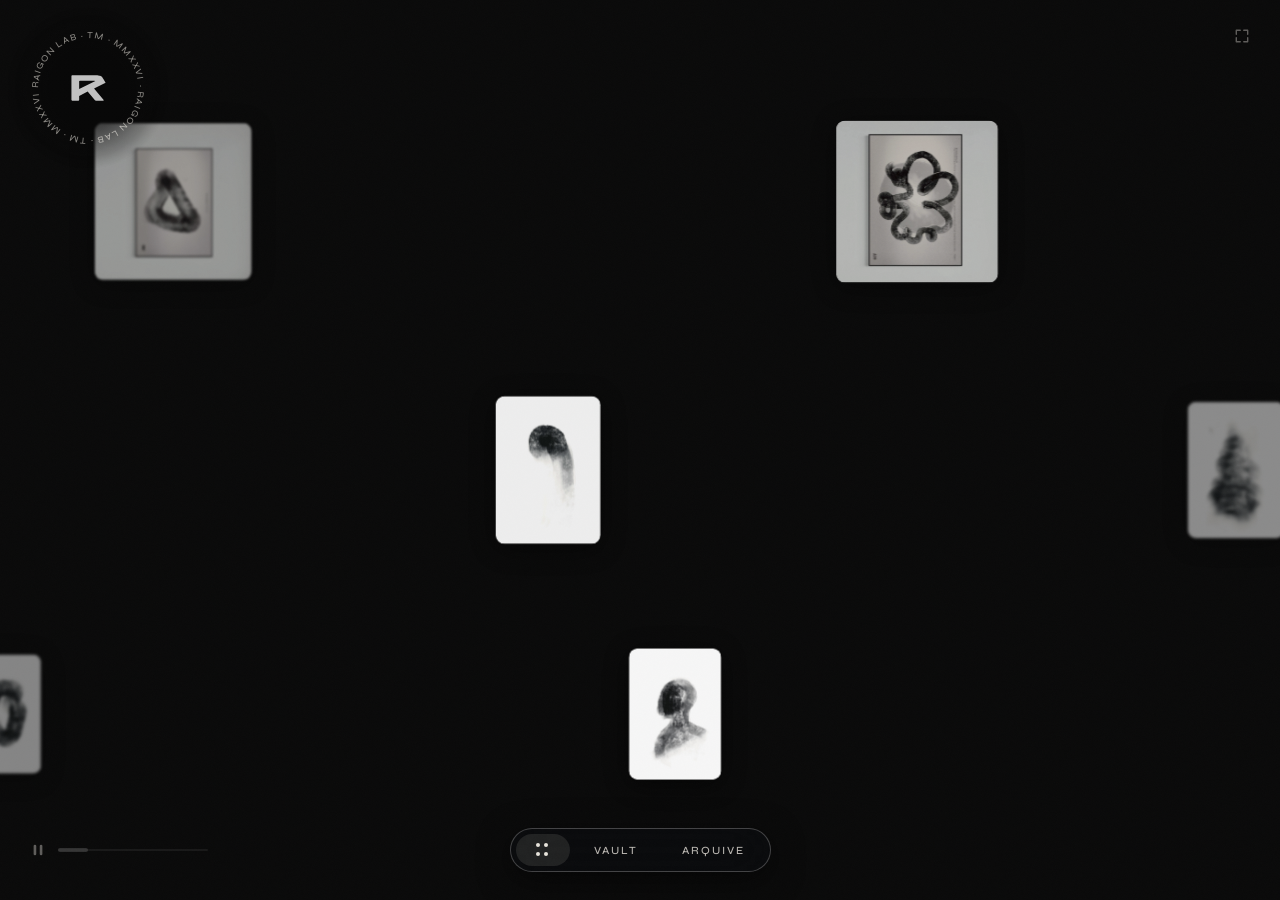
==== commit 6bc91abd: "Fix HTML validation: remove empty action attribute from contact form" ====
--- a/index.html
+++ b/index.html
@@ -207,7 +207,7 @@
         <!-- Let's Talk -->
         <div class="arquive-card arquive-card--contact">
           <div class="arquive-card-title">Let's Talk</div>
-          <form class="contact-form" action="">
+          <form class="contact-form">
             <input class="cf-input" type="text" id="cf-name" name="name" placeholder="Your name" autocomplete="name" aria-label="Name">
             <input class="cf-input" type="email" id="cf-email" name="email" placeholder="your@email.com" autocomplete="email" aria-label="Email">
             <textarea class="cf-input cf-textarea" id="cf-message" name="message" placeholder="Message" aria-label="Message"></textarea>
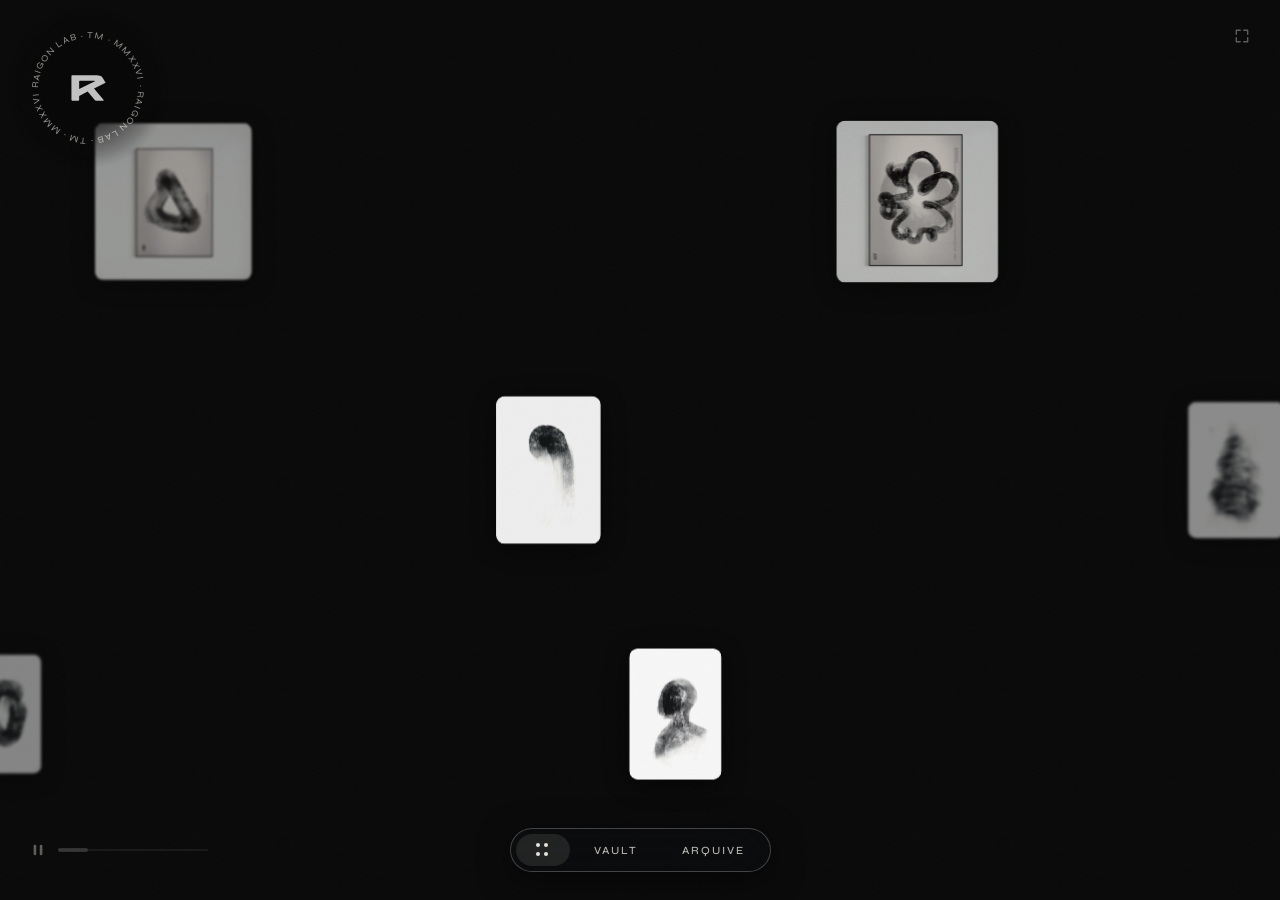
==== commit 08c06fcc: "Fix iOS Safari auto-styling phone number as a link and report on testing." ====
--- a/index.html
+++ b/index.html
@@ -4,6 +4,7 @@
 <head>
   <meta charset="UTF-8">
   <meta name="viewport" content="width=device-width, initial-scale=1.0">
+  <meta name="format-detection" content="telephone=no">
   <meta name="description" content="Raigon — digital art collections, exhibitions and works by Railson Viana. Based in Zürich.">
   <title>raigon-mmxi</title>
   <!-- Favicon -->
--- a/assets/css/style.css
+++ b/assets/css/style.css
@@ -1995,13 +1995,8 @@
      16px — bump these to 16px on touch breakpoints to prevent that zoom. */
   .modal-inquire-input,
   .modal-inquire-textarea,
-  .cf-input,
-  .access-gate-input {
+  .cf-input {
     font-size: 16px;
-  }
-
-  .access-gate-input::placeholder {
-    font-size: 11px;
   }
 
   /* 404 frame row — scale down so the whole composition fits the viewport. */
@@ -2391,6 +2386,20 @@
 
 .access-gate-input:focus { border-bottom-color: rgba(232, 228, 220, 0.4); }
 
+/* This must come after the base .access-gate-input rule above —
+   CSS resolves equal-specificity ties by source order, so placing
+   it earlier in the file let the base 11px silently win on mobile,
+   defeating the iOS Safari auto-zoom fix. */
+@media (max-width: 768px) {
+  .access-gate-input {
+    font-size: 16px;
+  }
+
+  .access-gate-input::placeholder {
+    font-size: 11px;
+  }
+}
+
 .access-gate-error {
   font-family: 'Syne', sans-serif;
   font-size: 11px;
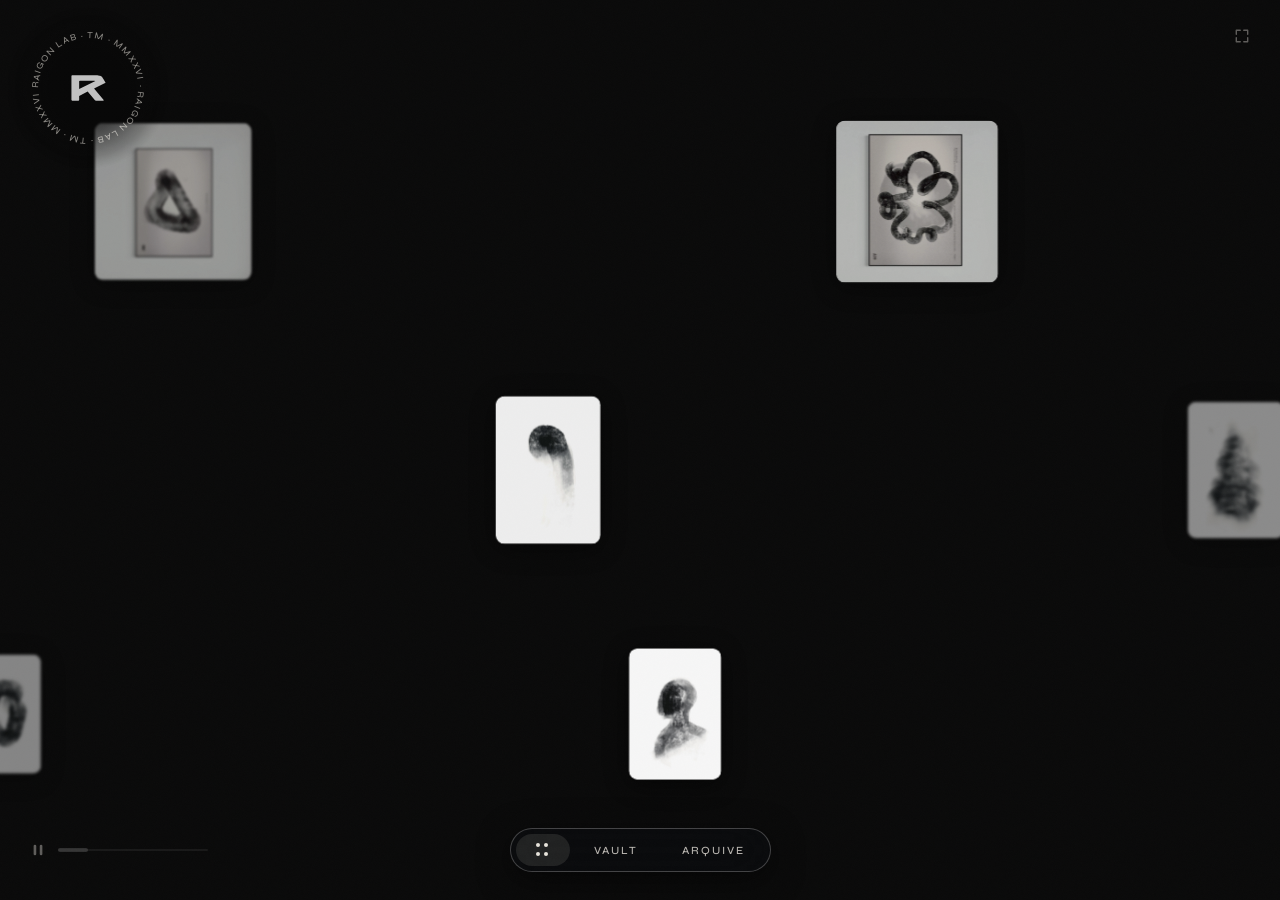
==== commit 086107d3: "Update social media link" ====
--- a/index.html
+++ b/index.html
@@ -188,7 +188,7 @@
                 and mark-making that seek precision without losing breath.
               </p>
               <div class="bio-modal-links">
-                <a href="https://instagram.com/raigon.art" target="_blank" rel="noopener noreferrer" class="social-link">@raigon.art</a>
+                <a href="https://https://www.instagram.com/raigonlab?igsh=MW0zY213dGdkc3I4bA%3D%3D&utm_source=qr" target="_blank" rel="noopener noreferrer" class="social-link">@raigon.art</a>
                 <a href="https://youtube.com/" target="_blank" rel="noopener noreferrer" class="social-link">Youtube</a>
               </div>
             </div>
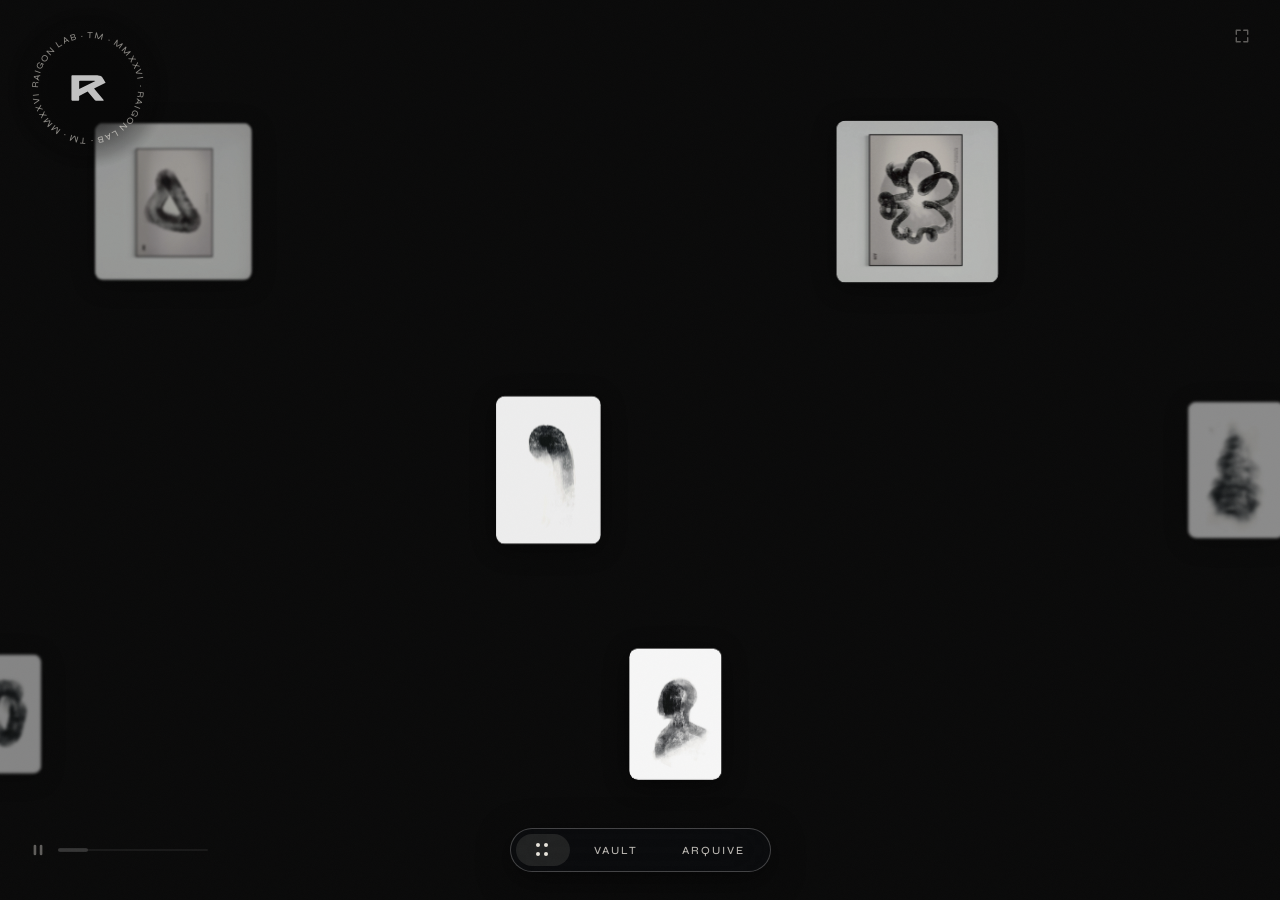
==== commit d232d481: "Update social media description" ====
--- a/index.html
+++ b/index.html
@@ -188,7 +188,7 @@
                 and mark-making that seek precision without losing breath.
               </p>
               <div class="bio-modal-links">
-                <a href="https://https://www.instagram.com/raigonlab?igsh=MW0zY213dGdkc3I4bA%3D%3D&utm_source=qr" target="_blank" rel="noopener noreferrer" class="social-link">@raigon.art</a>
+                <a href="https://https://www.instagram.com/raigonlab?igsh=MW0zY213dGdkc3I4bA%3D%3D&utm_source=qr" target="_blank" rel="noopener noreferrer" class="social-link">@raigonlab</a>
                 <a href="https://youtube.com/" target="_blank" rel="noopener noreferrer" class="social-link">Youtube</a>
               </div>
             </div>
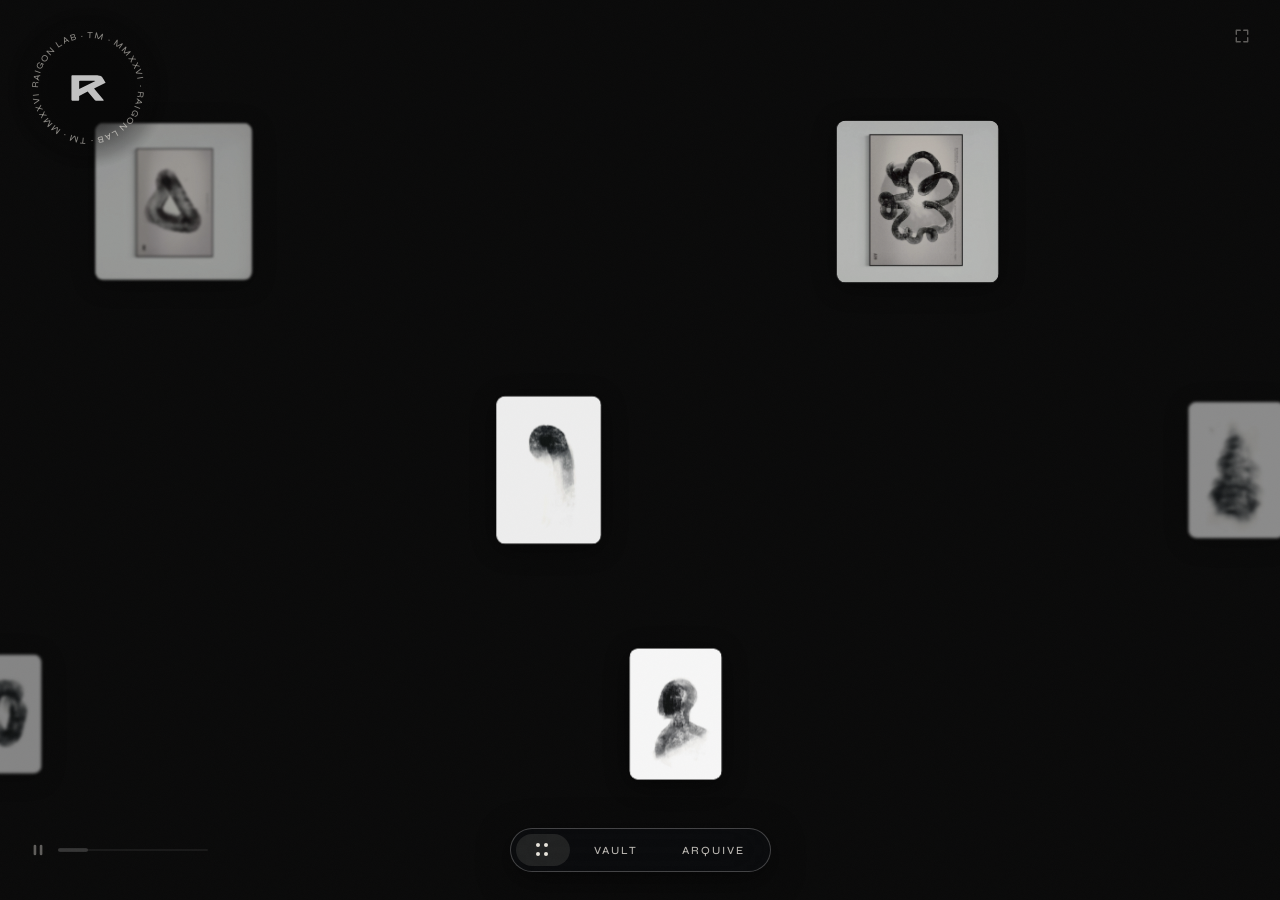
==== commit 76fe3fdc: "Add correct Instagram link" ====
--- a/index.html
+++ b/index.html
@@ -188,7 +188,7 @@
                 and mark-making that seek precision without losing breath.
               </p>
               <div class="bio-modal-links">
-                <a href="https://https://www.instagram.com/raigonlab?igsh=MW0zY213dGdkc3I4bA%3D%3D&utm_source=qr" target="_blank" rel="noopener noreferrer" class="social-link">@raigonlab</a>
+                <a href="https://www.instagram.com/raigonlab" target="_blank" rel="noopener noreferrer" class="social-link">@raigonlab</a>
                 <a href="https://youtube.com/" target="_blank" rel="noopener noreferrer" class="social-link">Youtube</a>
               </div>
             </div>
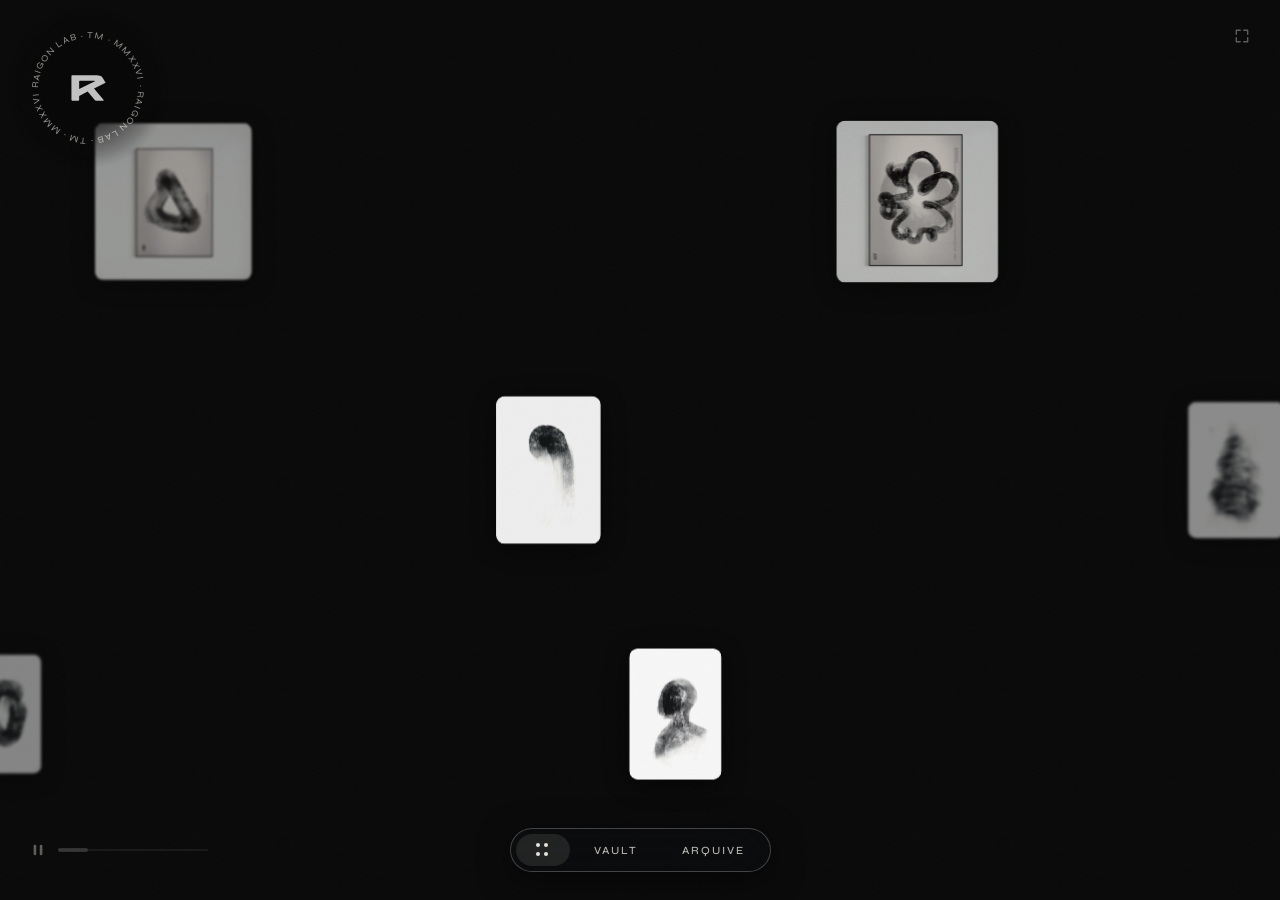
==== commit 23c582f7: "Fix inconsistent author name across README and index.html" ====
--- a/index.html
+++ b/index.html
@@ -5,7 +5,7 @@
   <meta charset="UTF-8">
   <meta name="viewport" content="width=device-width, initial-scale=1.0">
   <meta name="format-detection" content="telephone=no">
-  <meta name="description" content="Raigon — digital art collections, exhibitions and works by Railson Viana. Based in Zürich.">
+  <meta name="description" content="Raigon — digital art collections, exhibitions and works by Railson Gonçalves. Based in Zürich.">
   <title>raigon-mmxi</title>
   <!-- Favicon -->
   <link rel="icon" type="image/svg+xml" href="./assets/images/favicon.svg">
@@ -195,7 +195,7 @@
             <button class="arquive-pill-btn" type="button" id="bio-open-btn" aria-expanded="false">More</button>
           </div>
           <div class="arquive-card-photo">
-            <img src="assets/images/rai-profile.jpg" alt="Railson Viana" class="bio-photo-img">
+            <img src="assets/images/rai-profile.jpg" alt="Railson Gonçalves" class="bio-photo-img">
           </div>
         </div>
 
--- a/assets/css/style.css
+++ b/assets/css/style.css
@@ -1186,7 +1186,12 @@
 .arquive-card--bio {
   position: relative;
   display: flex;
-  height: 251px;
+  /* min-height, not height — a fixed height clipped (via overflow)
+     any extra line the bio text wrapped onto at widths between the
+     breakpoints below, hiding the "More" button. min-height lets the
+     card grow with its content at any viewport width while keeping
+     the same default size when the text fits in three lines. */
+  min-height: 251px;
   padding: 0;
   overflow: hidden;
   transition: height 0.45s ease;
@@ -2082,12 +2087,6 @@
     padding: 100px 40px 60px;
   }
 
-  /* Bio text wraps onto more lines at narrow widths — let the card
-     grow to fit instead of cropping the photo down to 314px. */
-  .arquive-card--bio {
-    height: auto;
-  }
-
   .home-scene {
     touch-action: none;
   }
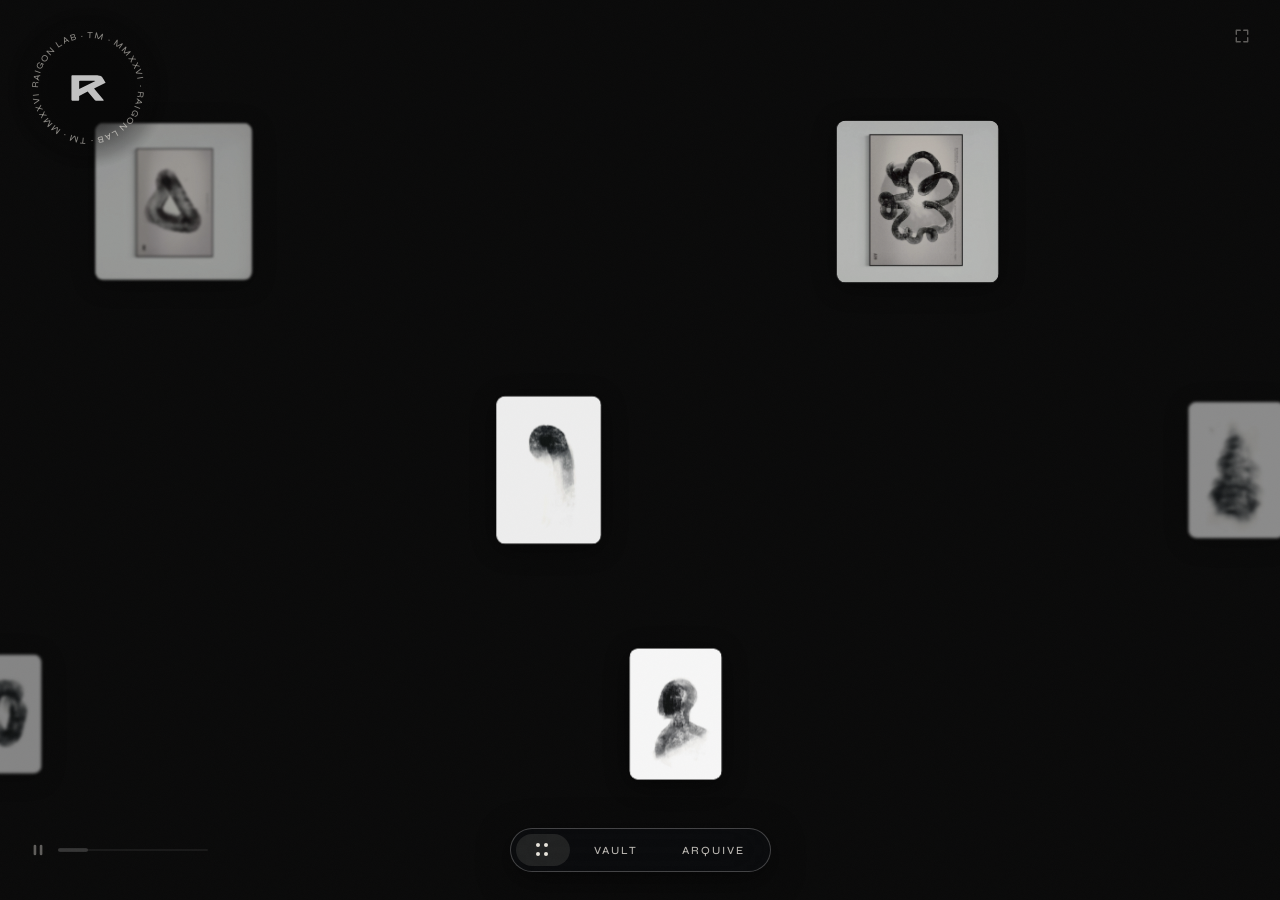
==== commit ebabef64: "Fix correct Instagram link" ====
--- a/index.html
+++ b/index.html
@@ -227,7 +227,7 @@
           <div>+41 79 635 43 99</div>
           <div>Zürich - Switzerland</div>
         </div>
-        <a href="https://instagram.com/raigon.art" target="_blank" rel="noopener noreferrer" class="arquive-footer-instagram" aria-label="Instagram">
+        <a href="https://www.instagram.com/raigonlab" target="_blank" rel="noopener noreferrer" class="arquive-footer-instagram" aria-label="Instagram">
           <svg width="20" height="20" viewBox="0 0 24 24" fill="none" stroke="currentColor" stroke-width="1.5" stroke-linecap="round" stroke-linejoin="round" aria-hidden="true">
             <rect x="2" y="2" width="20" height="20" rx="5"/>
             <circle cx="12" cy="12" r="4"/>
